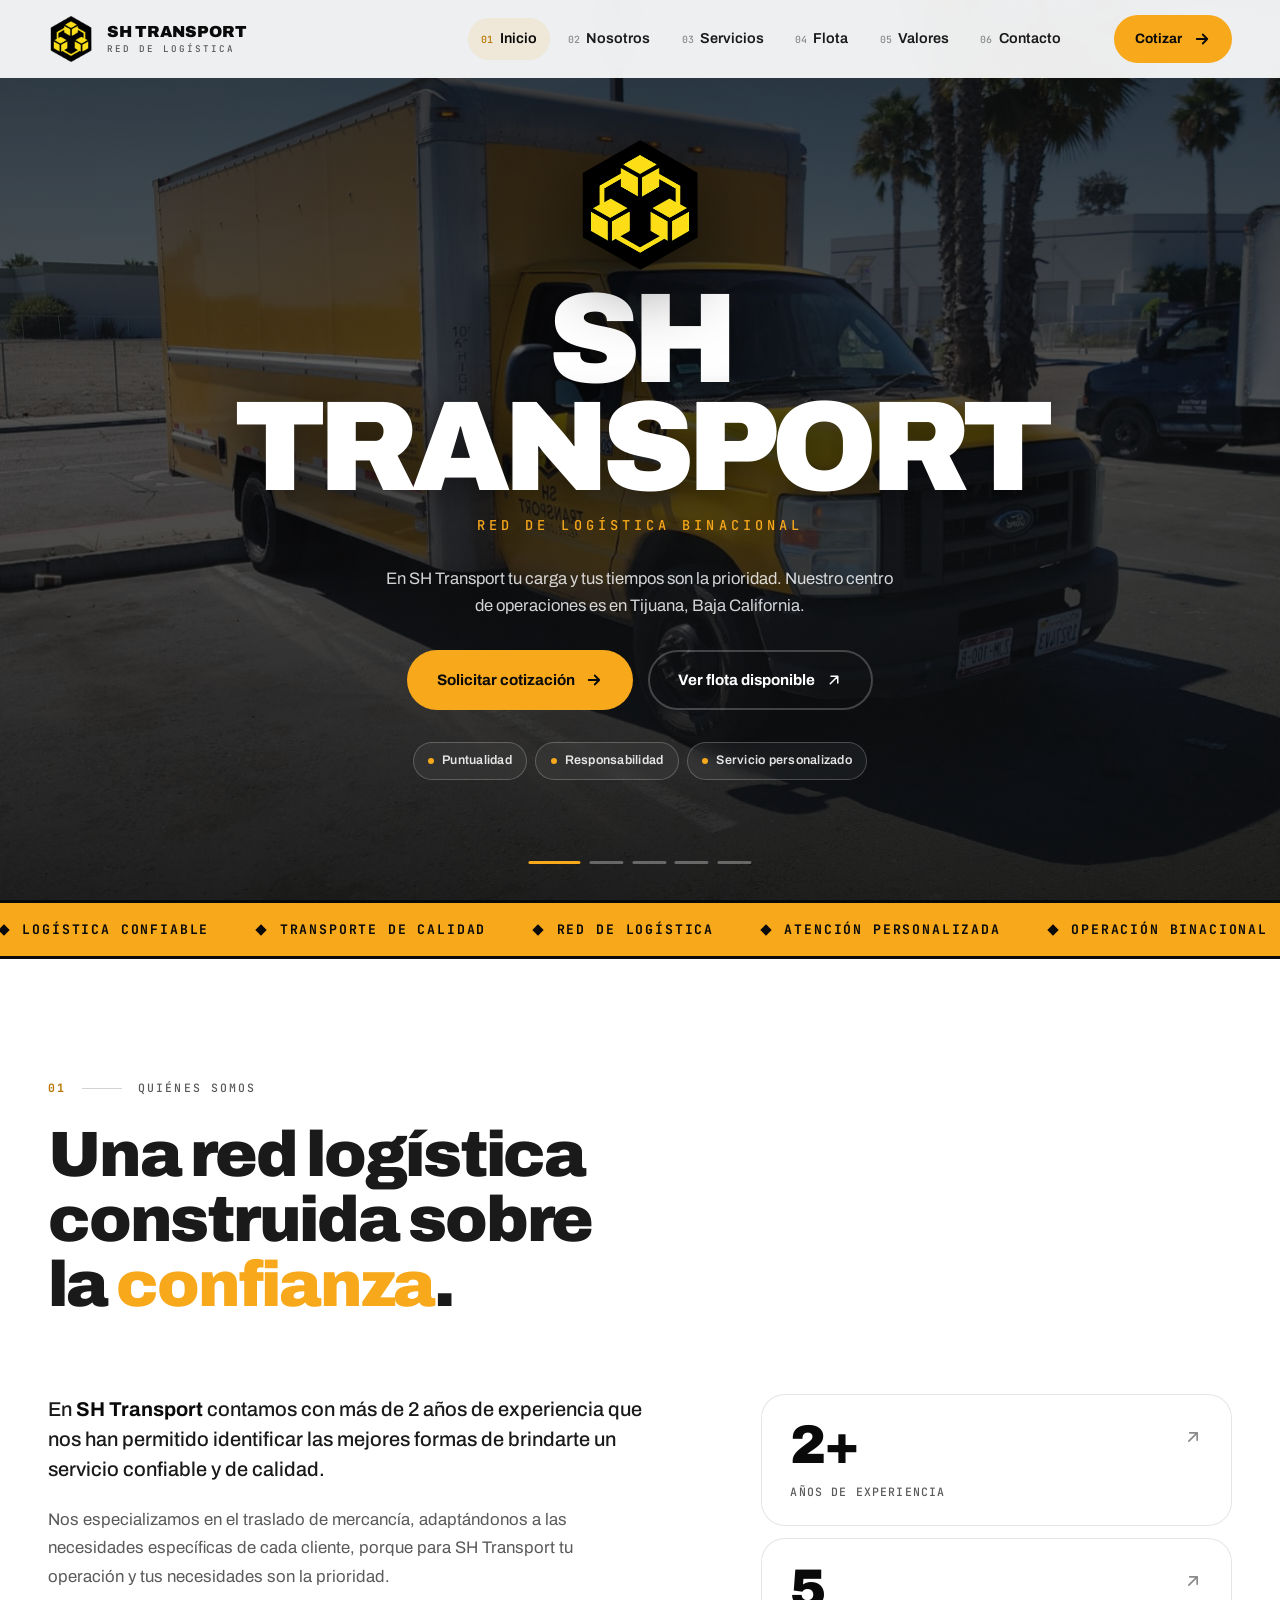
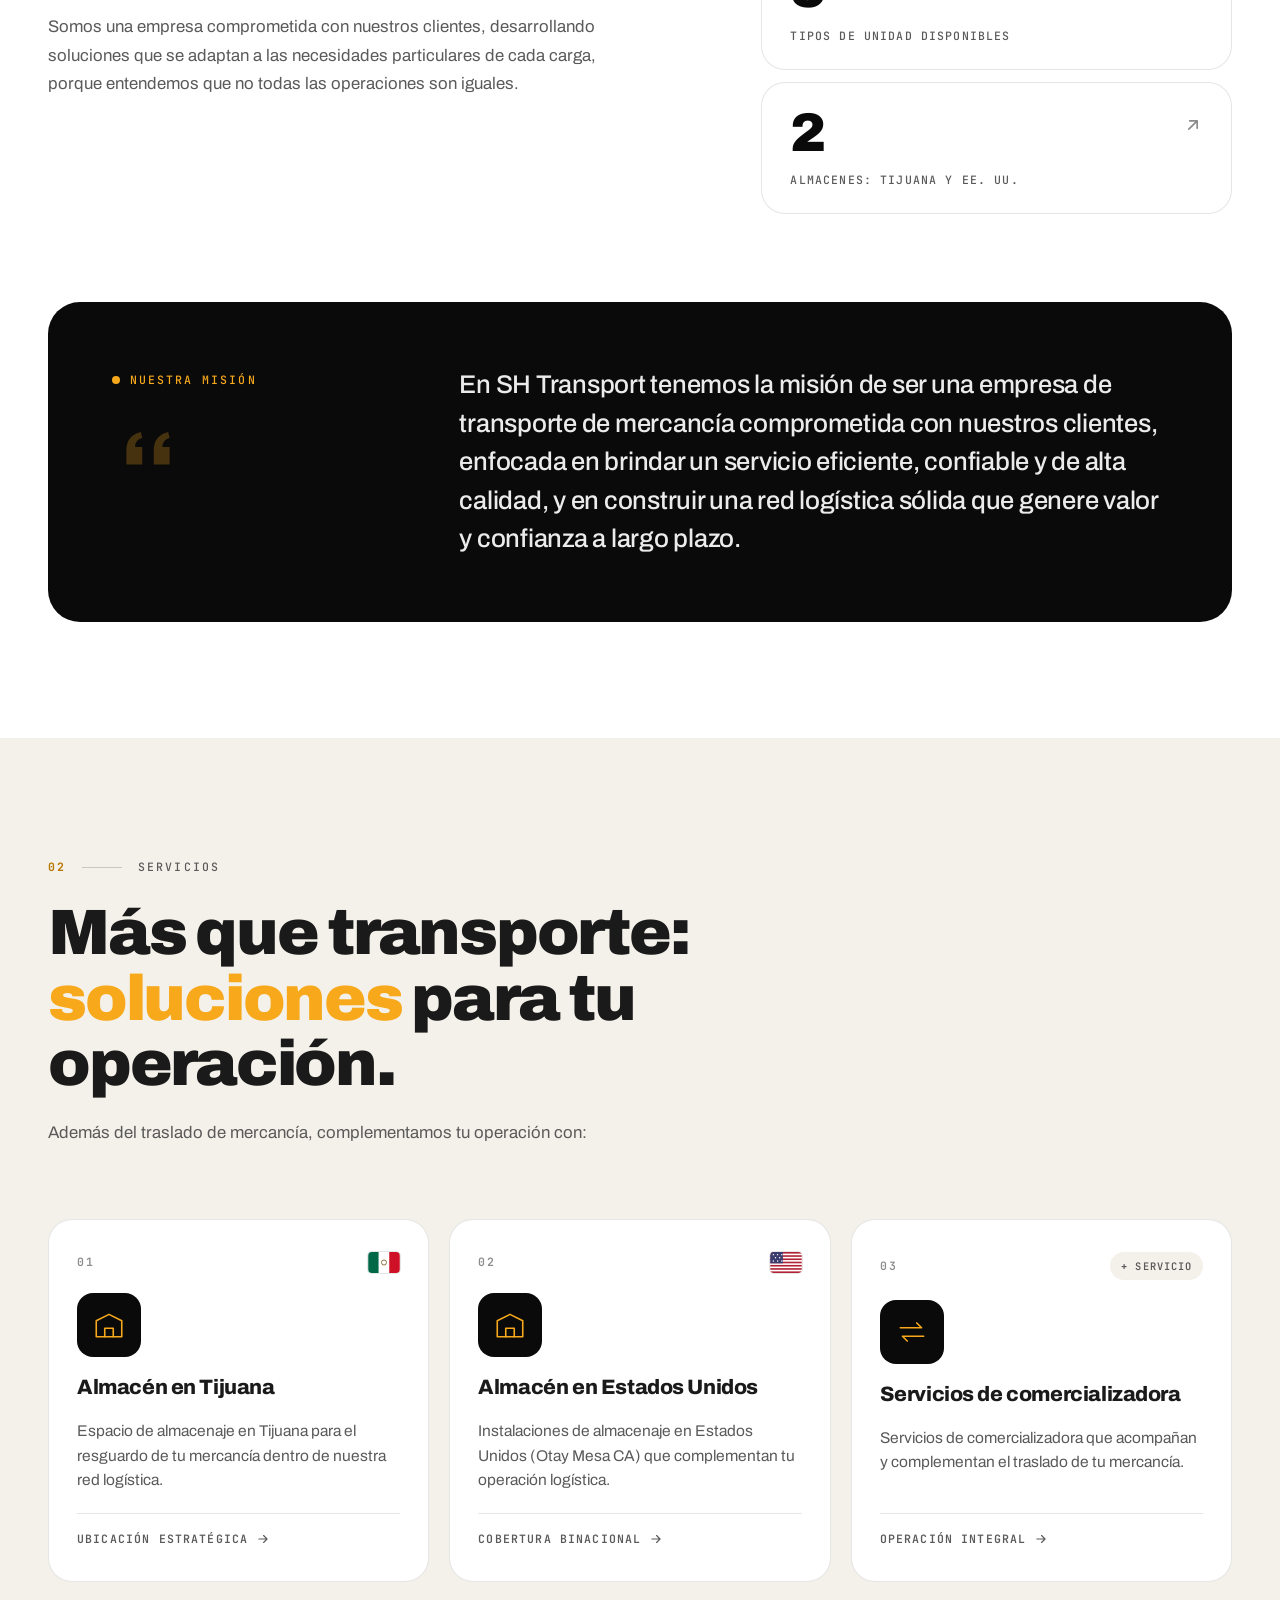
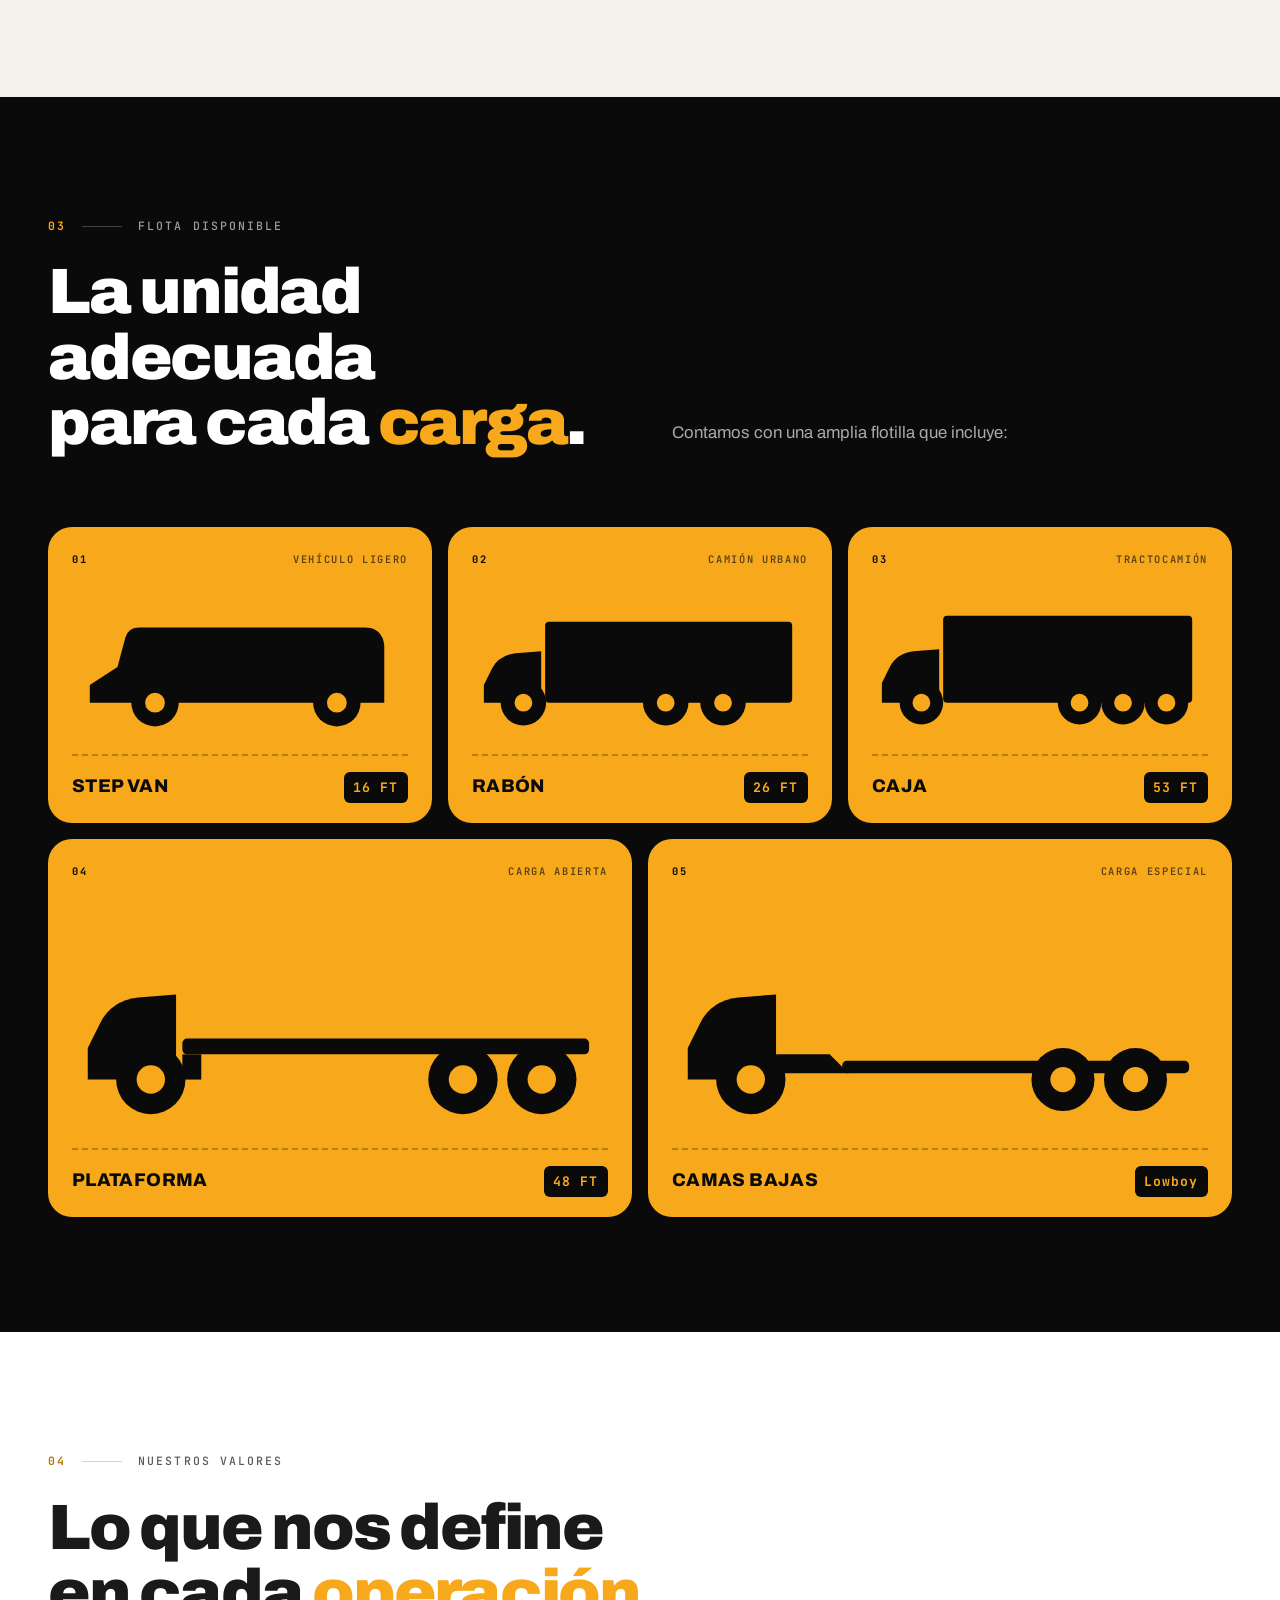
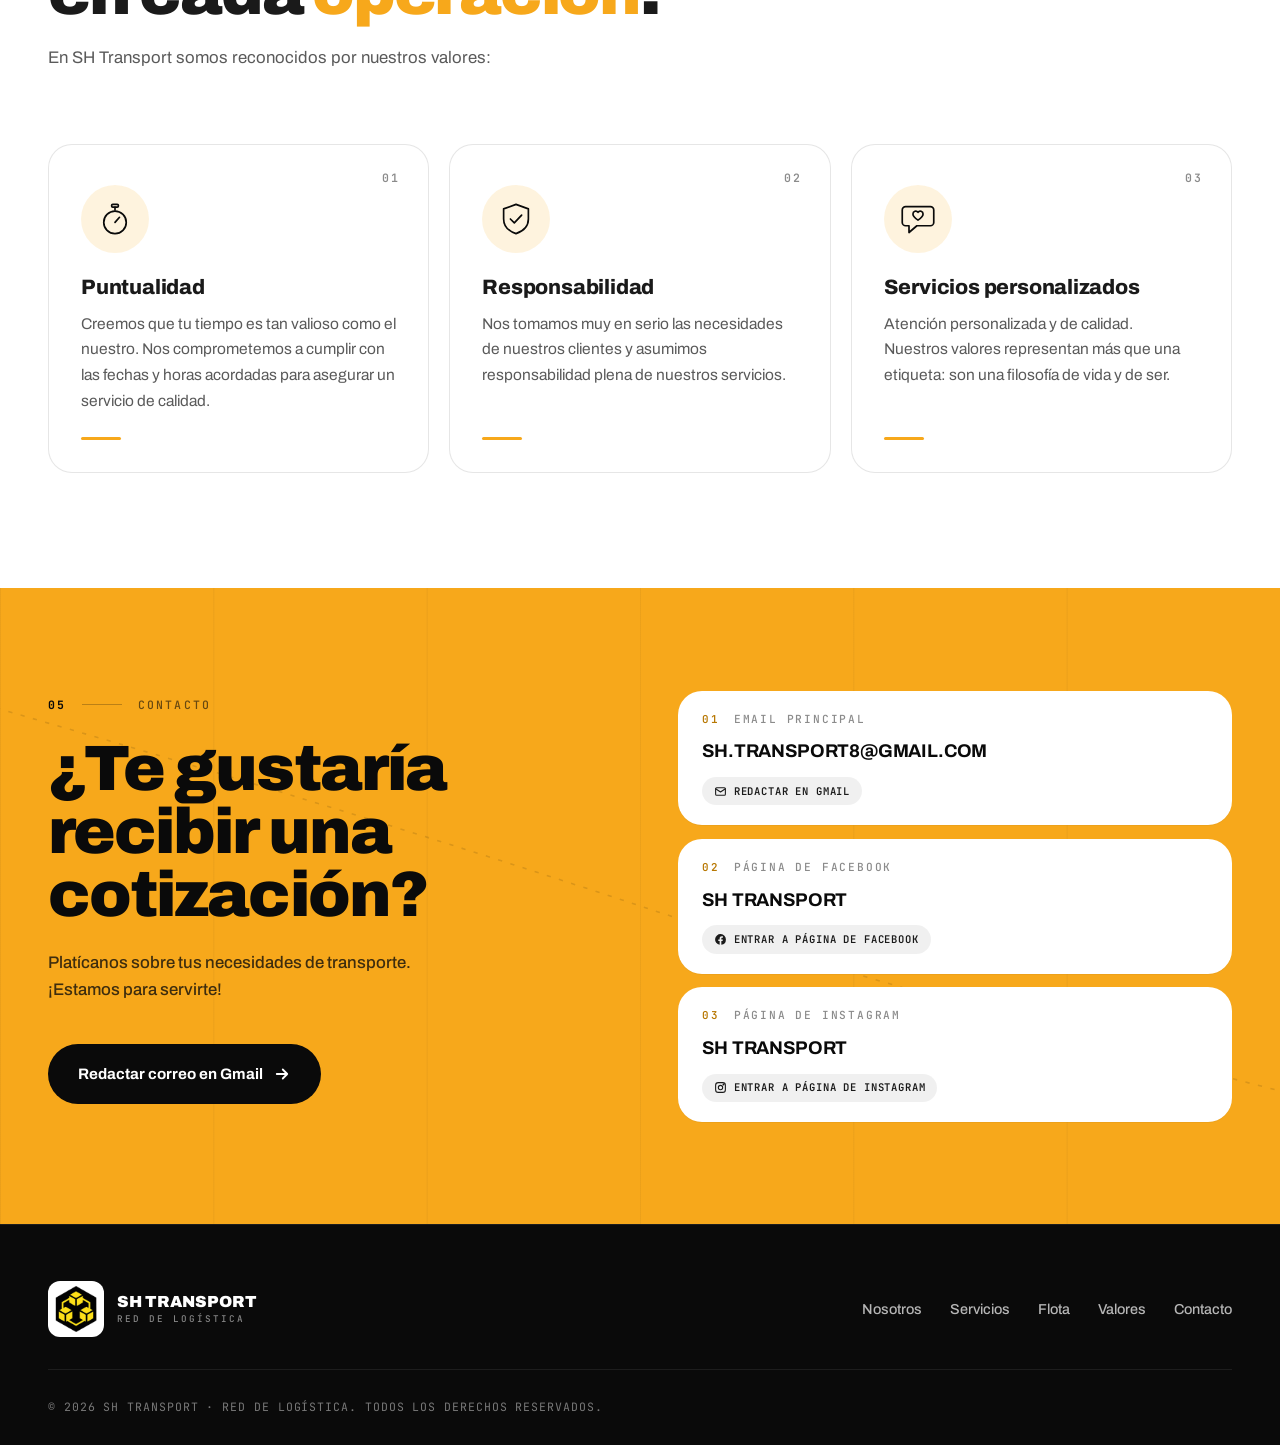
==== index.html @ 2664bdd2 "Add files via upload" ====
<!DOCTYPE html>
<html lang="es">
<head>
  <meta charset="UTF-8">
  <meta name="viewport" content="width=device-width, initial-scale=1">
  <title>SH TRANSPORT</title>
  <link rel="canonical" href="https://sh-transport.github.io/">

  <!-- Iconos (favicon que muestra Google junto al resultado) -->
  <link rel="icon" href="/favicon.ico" sizes="48x48">
  <link rel="icon" type="image/png" sizes="512x512" href="/imagenes/SH-icon.png">
  <link rel="apple-touch-icon" href="/imagenes/SH-icon.png">

  <meta name="description" content="SH Transport, red de logística. Transporte de mercancía confiable y de calidad, con flota disponible, almacenes en Tijuana y Estados Unidos y atención personalizada.">
  <meta name="theme-color" content="#F7A81B">
  <meta name="application-name" content="SH TRANSPORT">
  <meta property="og:site_name" content="SH TRANSPORT">
  <meta property="og:title" content="SH TRANSPORT — Red de logística">
  <meta property="og:description" content="Logística confiable y transporte de calidad. Soluciones que se adaptan a cada operación.">
  <meta property="og:type" content="website">
  <meta property="og:url" content="https://sh-transport.github.io/">
  <meta property="og:image" content="https://sh-transport.github.io/imagenes/SH-icon.png">
  <meta name="twitter:card" content="summary">
  <meta name="twitter:image" content="https://sh-transport.github.io/imagenes/SH-icon.png">

  <script type="application/ld+json">
  {
    "@context": "https://schema.org",
    "@type": "Organization",
    "name": "SH TRANSPORT",
    "alternateName": "SH Transport",
    "url": "https://sh-transport.github.io/",
    "logo": "https://sh-transport.github.io/imagenes/SH-icon.png"
  }
  </script>
  <script type="application/ld+json">
  {
    "@context": "https://schema.org",
    "@type": "WebSite",
    "name": "SH TRANSPORT",
    "alternateName": ["SH Transport", "SH Transport Tijuana"],
    "url": "https://sh-transport.github.io/"
  }
  </script>

  <link rel="preconnect" href="https://fonts.googleapis.com">
  <link rel="preconnect" href="https://fonts.gstatic.com" crossorigin>
  <link href="https://fonts.googleapis.com/css2?family=Archivo:wght@400;500;600;700;800;900&family=JetBrains+Mono:wght@400;500;600;700&display=swap" rel="stylesheet">
  <link rel="stylesheet" href="styles.css">
  <meta name="google-site-verification" content="googlef36adf403cf25c2d" />
</head>
<body>

  <a class="skip-link" href="#contenido">Saltar al contenido</a>

  <!-- ================= HEADER ================= -->
  <header class="site-header" id="top">
    <div class="header__inner">

      <a class="brand" href="#inicio" aria-label="SH Transport, ir al inicio">
        <img class="brand__mark" src="imagenes/SH.png" alt="Logotipo SH Transport"
             width="46" height="46" loading="eager" decoding="async">
        <span class="brand__name">
          <strong>SH TRANSPORT</strong>
          <span>Red de logística</span>
        </span>
      </a>

      <nav class="nav" id="nav-principal" aria-label="Navegación principal">
        <ul class="nav__list">
          <li><a class="nav__link" href="#inicio"><span class="nav__index">01</span>Inicio</a></li>
          <li><a class="nav__link" href="#nosotros"><span class="nav__index">02</span>Nosotros</a></li>
          <li><a class="nav__link" href="#servicios"><span class="nav__index">03</span>Servicios</a></li>
          <li><a class="nav__link" href="#flota"><span class="nav__index">04</span>Flota</a></li>
          <li><a class="nav__link" href="#valores"><span class="nav__index">05</span>Valores</a></li>
          <li><a class="nav__link" href="#contacto"><span class="nav__index">06</span>Contacto</a></li>
        </ul>
        <a class="btn btn--primary btn--sm nav__cta" href="#contacto">
          Cotizar
          <svg viewBox="0 0 24 24" fill="none" stroke="currentColor" stroke-width="2.4" stroke-linecap="round" stroke-linejoin="round" aria-hidden="true">
            <path d="M5 12h14M13 6l6 6-6 6"/>
          </svg>
        </a>
      </nav>

      <button class="nav-toggle" type="button" aria-expanded="false"
              aria-controls="nav-principal" aria-label="Abrir menú">
        <span></span><span></span><span></span>
      </button>
    </div>
  </header>

  <main id="contenido">

    <!-- ================= HERO ================= -->
    <section class="hero" id="inicio">

      <!--
        ════════════════════════════════════════════════════════════
        SLIDESHOW DE FONDO
        ────────────────────────────────────────────────────────────
        · data-duration = tiempo en milisegundos entre cada imagen.
          3000 = 3 segundos. Cámbialo aquí si quieres otro ritmo.
        · Para AGREGAR más imágenes: copia un <div class="hero__slide">
          completo y cambia el src. El JS detecta automáticamente
          cuántos slides existen y genera sus puntos de navegación.
        ════════════════════════════════════════════════════════════
      -->
      <div class="hero__slideshow" data-duration="3000" aria-hidden="true">
        <div class="hero__slide is-active">
          <img src="imagenes/C1.jpg" alt="" loading="eager" decoding="async">
        </div>
        <div class="hero__slide">
          <img src="imagenes/C2.jpg" alt="" loading="lazy" decoding="async">
        </div>
        <div class="hero__slide">
          <img src="imagenes/C3.jpeg" alt="" loading="lazy" decoding="async">
        </div>
        <div class="hero__slide">
          <img src="imagenes/C4.jpeg" alt="" loading="lazy" decoding="async">
        </div>
        <div class="hero__slide">
          <img src="imagenes/C5.jpeg" alt="" loading="lazy" decoding="async">
        </div>
        <div class="hero__overlay"></div>
      </div>

      <div class="container hero__inner">
        <div class="hero__content reveal">

          <div class="hero__brand">
            <img class="hero__logo" src="imagenes/SH.png" alt=""
                 width="130" height="130" loading="eager" decoding="async">
            <h1 class="hero__title">SH<br>TRANSPORT</h1>
            <p class="hero__subtitle">Red de logística binacional</p>
          </div>

          <p class="hero__lead">
            En SH Transport tu carga y tus tiempos son la prioridad.
            Nuestro centro de operaciones es en Tijuana, Baja California.
          </p>

          <div class="hero__actions">
            <a class="btn btn--primary" href="#contacto">
              Solicitar cotización
              <svg viewBox="0 0 24 24" fill="none" stroke="currentColor" stroke-width="2.4" stroke-linecap="round" stroke-linejoin="round" aria-hidden="true">
                <path d="M5 12h14M13 6l6 6-6 6"/>
              </svg>
            </a>
            <a class="btn btn--ghost" href="#flota">
              Ver flota disponible
              <svg viewBox="0 0 24 24" fill="none" stroke="currentColor" stroke-width="2" stroke-linecap="round" stroke-linejoin="round" aria-hidden="true">
                <path d="M7 17L17 7M17 7H8M17 7V16"/>
              </svg>
            </a>
          </div>

          <ul class="hero__badges">
            <li>Puntualidad</li>
            <li>Responsabilidad</li>
            <li>Servicio personalizado</li>
          </ul>
        </div>
      </div>

      <!-- Los puntos de navegación se generan automáticamente vía JS -->
      <div class="hero__dots" aria-label="Selector de imágenes del hero"></div>
    </section>

    <!-- ================= TICKER ================= -->
    <div class="ticker" aria-hidden="true">
      <div class="ticker__track">
        <div class="ticker__group">
          <span class="ticker__item"><i class="ticker__dot"></i>Logística confiable</span>
          <span class="ticker__item"><i class="ticker__dot"></i>Transporte de calidad</span>
          <span class="ticker__item"><i class="ticker__dot"></i>Red de logística</span>
          <span class="ticker__item"><i class="ticker__dot"></i>Atención personalizada</span>
          <span class="ticker__item"><i class="ticker__dot"></i>Operación binacional</span>
        </div>
        <div class="ticker__group">
          <span class="ticker__item"><i class="ticker__dot"></i>Logística confiable</span>
          <span class="ticker__item"><i class="ticker__dot"></i>Transporte de calidad</span>
          <span class="ticker__item"><i class="ticker__dot"></i>Red de logística</span>
          <span class="ticker__item"><i class="ticker__dot"></i>Atención personalizada</span>
          <span class="ticker__item"><i class="ticker__dot"></i>Operación binacional</span>
        </div>
      </div>
    </div>

    <!-- ================= NOSOTROS ================= -->
    <section class="section section--nosotros" id="nosotros">
      <div class="container">
        <div class="nosotros__head">
          <div class="section-label reveal">
            <span class="section-label__num">01</span>
            <span class="section-label__line"></span>
            <span class="section-label__text">Quiénes somos</span>
          </div>
          <h2 class="section-title reveal">
            Una red logística<br>
            construida sobre<br>
            la <em>confianza</em>.
          </h2>
        </div>

        <div class="nosotros__grid">
          <div class="nosotros__copy reveal">
            <p class="nosotros__lead">
              En <strong>SH Transport</strong> contamos con más de 2 años de experiencia que nos han
              permitido identificar las mejores formas de brindarte un servicio confiable y de calidad.
            </p>
            <p>
              Nos especializamos en el traslado de mercancía, adaptándonos a las necesidades específicas
              de cada cliente, porque para SH Transport tu operación y tus necesidades son la prioridad.
            </p>
            <p>
              Somos una empresa comprometida con nuestros clientes, desarrollando soluciones que se adaptan
              a las necesidades particulares de cada carga, porque entendemos que no todas las operaciones
              son iguales.
            </p>
          </div>

          <div class="nosotros__stats">
            <article class="stat reveal" style="--d:.05s">
              <div class="stat__head">
                <span class="stat__num" data-count="2" data-suffix="+">2+</span>
                <svg class="stat__arrow" viewBox="0 0 24 24" fill="none" stroke="currentColor" stroke-width="2" stroke-linecap="round" stroke-linejoin="round" aria-hidden="true">
                  <path d="M7 17L17 7M17 7H8M17 7V16"/>
                </svg>
              </div>
              <span class="stat__label">Años de experiencia</span>
            </article>
            <article class="stat reveal" style="--d:.12s">
              <div class="stat__head">
                <span class="stat__num" data-count="5">5</span>
                <svg class="stat__arrow" viewBox="0 0 24 24" fill="none" stroke="currentColor" stroke-width="2" stroke-linecap="round" stroke-linejoin="round" aria-hidden="true">
                  <path d="M7 17L17 7M17 7H8M17 7V16"/>
                </svg>
              </div>
              <span class="stat__label">Tipos de unidad disponibles</span>
            </article>
            <article class="stat reveal" style="--d:.19s">
              <div class="stat__head">
                <span class="stat__num" data-count="2">2</span>
                <svg class="stat__arrow" viewBox="0 0 24 24" fill="none" stroke="currentColor" stroke-width="2" stroke-linecap="round" stroke-linejoin="round" aria-hidden="true">
                  <path d="M7 17L17 7M17 7H8M17 7V16"/>
                </svg>
              </div>
              <span class="stat__label">Almacenes: Tijuana y EE. UU.</span>
            </article>
          </div>
        </div>

        <blockquote class="mission reveal">
          <div class="mission__grid">
            <div class="mission__left">
              <p class="mission__tag">
                <span class="mission__dot"></span>
                Nuestra misión
              </p>
              <svg class="mission__quote" viewBox="0 0 100 100" fill="currentColor" aria-hidden="true">
                <path d="M20 50 Q20 30 40 25 L42 33 Q32 36 32 46 L42 46 L42 70 L20 70 Z M58 50 Q58 30 78 25 L80 33 Q70 36 70 46 L80 46 L80 70 L58 70 Z"/>
              </svg>
            </div>
            <p class="mission__text">
              En SH Transport tenemos la misión de ser una empresa de transporte de mercancía comprometida
              con nuestros clientes, enfocada en brindar un servicio eficiente, confiable y de alta calidad,
              y en construir una red logística sólida que genere valor y confianza a largo plazo.
            </p>
          </div>
        </blockquote>
      </div>
    </section>

    <!-- ================= SERVICIOS ================= -->
    <section class="section section--servicios" id="servicios">
      <div class="container">
        <div class="servicios__head">
          <div class="section-label reveal">
            <span class="section-label__num">02</span>
            <span class="section-label__line"></span>
            <span class="section-label__text">Servicios</span>
          </div>
          <h2 class="section-title reveal">
            Más que transporte:<br>
            <em>soluciones</em> para tu operación.
          </h2>
          <p class="section-sub reveal">Además del traslado de mercancía, complementamos tu operación con:</p>
        </div>

        <div class="services__grid">
          <article class="service-card reveal">
            <div class="service-card__top">
              <span class="service-card__num">01</span>
              <span class="flag">
                <svg viewBox="0 0 30 20" aria-label="Bandera de México" role="img">
                  <rect width="10" height="20" fill="#006847"/>
                  <rect x="10" width="10" height="20" fill="#FFFFFF"/>
                  <rect x="20" width="10" height="20" fill="#CE1126"/>
                  <circle cx="15" cy="10" r="2.4" fill="none" stroke="#8A6D3B" stroke-width=".9"/>
                </svg>
              </span>
            </div>
            <div class="service-card__icon">
              <svg viewBox="0 0 64 64" fill="none" stroke="currentColor" stroke-width="3" stroke-linejoin="round" stroke-linecap="round" aria-hidden="true">
                <path d="M8 54 V24 L32 12 L56 24 V54 Z"/>
                <path d="M24 54 V38 H40 V54"/>
              </svg>
            </div>
            <h3>Almacén en Tijuana</h3>
            <p>Espacio de almacenaje en Tijuana para el resguardo de tu mercancía dentro de nuestra red logística.</p>
            <span class="service-card__cta">
              Ubicación estratégica
              <svg viewBox="0 0 24 24" fill="none" stroke="currentColor" stroke-width="2" stroke-linecap="round" stroke-linejoin="round" aria-hidden="true">
                <path d="M5 12h14M13 6l6 6-6 6"/>
              </svg>
            </span>
          </article>

          <article class="service-card reveal" style="--d:.1s">
            <div class="service-card__top">
              <span class="service-card__num">02</span>
              <span class="flag">
                <svg viewBox="0 0 30 20" aria-label="Bandera de Estados Unidos" role="img">
                  <rect width="30" height="20" fill="#FFFFFF"/>
                  <g fill="#B22234">
                    <rect width="30" height="1.54"/>
                    <rect y="3.08" width="30" height="1.54"/>
                    <rect y="6.15" width="30" height="1.54"/>
                    <rect y="9.23" width="30" height="1.54"/>
                    <rect y="12.31" width="30" height="1.54"/>
                    <rect y="15.38" width="30" height="1.54"/>
                    <rect y="18.46" width="30" height="1.54"/>
                  </g>
                  <rect width="12" height="10.77" fill="#3C3B6E"/>
                  <g fill="#FFFFFF">
                    <circle cx="3" cy="2.5" r=".7"/><circle cx="7" cy="2.5" r=".7"/><circle cx="11" cy="2.5" r=".7"/>
                    <circle cx="5" cy="5.5" r=".7"/><circle cx="9" cy="5.5" r=".7"/>
                    <circle cx="3" cy="8.5" r=".7"/><circle cx="7" cy="8.5" r=".7"/><circle cx="11" cy="8.5" r=".7"/>
                  </g>
                </svg>
              </span>
            </div>
            <div class="service-card__icon">
              <svg viewBox="0 0 64 64" fill="none" stroke="currentColor" stroke-width="3" stroke-linejoin="round" stroke-linecap="round" aria-hidden="true">
                <path d="M8 54 V24 L32 12 L56 24 V54 Z"/>
                <path d="M24 54 V38 H40 V54"/>
              </svg>
            </div>
            <h3>Almacén en Estados Unidos</h3>
            <p>Instalaciones de almacenaje en Estados Unidos (Otay Mesa CA) que complementan tu operación logística.</p>
            <span class="service-card__cta">
              Cobertura binacional
              <svg viewBox="0 0 24 24" fill="none" stroke="currentColor" stroke-width="2" stroke-linecap="round" stroke-linejoin="round" aria-hidden="true">
                <path d="M5 12h14M13 6l6 6-6 6"/>
              </svg>
            </span>
          </article>

          <article class="service-card reveal" style="--d:.2s">
            <div class="service-card__top">
              <span class="service-card__num">03</span>
              <span class="service-card__badge">+ Servicio</span>
            </div>
            <div class="service-card__icon">
              <svg viewBox="0 0 64 64" fill="none" stroke="currentColor" stroke-width="3" stroke-linejoin="round" stroke-linecap="round" aria-hidden="true">
                <path d="M10 24h40l-9-9"/>
                <path d="M54 40H14l9 9"/>
              </svg>
            </div>
            <h3>Servicios de comercializadora</h3>
            <p>Servicios de comercializadora que acompañan y complementan el traslado de tu mercancía.</p>
            <span class="service-card__cta">
              Operación integral
              <svg viewBox="0 0 24 24" fill="none" stroke="currentColor" stroke-width="2" stroke-linecap="round" stroke-linejoin="round" aria-hidden="true">
                <path d="M5 12h14M13 6l6 6-6 6"/>
              </svg>
            </span>
          </article>
        </div>
      </div>
    </section>

    <!-- ================= FLOTA ================= -->
    <section class="section section--flota" id="flota">
      <div class="container">
        <div class="flota__head">
          <div class="section-label section-label--light reveal">
            <span class="section-label__num">03</span>
            <span class="section-label__line"></span>
            <span class="section-label__text">Flota disponible</span>
          </div>
          <div class="flota__title-row">
            <h2 class="section-title reveal">
              La unidad adecuada<br>
              para cada <em>carga</em>.
            </h2>
            <p class="flota__sub reveal">Contamos con una amplia flotilla que incluye:</p>
          </div>
        </div>

        <div class="fleet__grid">
          <article class="fleet-card reveal">
            <div class="fleet-card__top">
              <span class="fleet-card__index">01</span>
              <span class="fleet-card__type">Vehículo ligero</span>
            </div>
            <svg class="fleet-card__truck" viewBox="0 0 340 140" fill="currentColor" aria-hidden="true">
              <path d="M18 112 V94 L46 76 L54 46 Q57 36 68 36 H296 Q314 36 316 54 V112 Z"/>
              <circle cx="84" cy="112" r="24"/>
              <circle cx="268" cy="112" r="24"/>
              <circle cx="84" cy="112" r="10" fill="var(--amarillo)"/>
              <circle cx="268" cy="112" r="10" fill="var(--amarillo)"/>
            </svg>
            <div class="fleet-card__meta">
              <h3>Step Van</h3>
              <span class="fleet-card__size">16 FT</span>
            </div>
          </article>

          <article class="fleet-card reveal" style="--d:.08s">
            <div class="fleet-card__top">
              <span class="fleet-card__index">02</span>
              <span class="fleet-card__type">Camión urbano</span>
            </div>
            <svg class="fleet-card__truck" viewBox="0 0 340 140" fill="currentColor" aria-hidden="true">
              <path d="M12 112 V94 L20 78 Q27 64 44 62 L70 60 V112 Z"/>
              <rect x="74" y="30" width="250" height="82" rx="4"/>
              <circle cx="52" cy="112" r="23"/>
              <circle cx="196" cy="112" r="23"/>
              <circle cx="254" cy="112" r="23"/>
              <circle cx="52" cy="112" r="9" fill="var(--amarillo)"/>
              <circle cx="196" cy="112" r="9" fill="var(--amarillo)"/>
              <circle cx="254" cy="112" r="9" fill="var(--amarillo)"/>
            </svg>
            <div class="fleet-card__meta">
              <h3>Rabón</h3>
              <span class="fleet-card__size">26 FT</span>
            </div>
          </article>

          <article class="fleet-card reveal" style="--d:.16s">
            <div class="fleet-card__top">
              <span class="fleet-card__index">03</span>
              <span class="fleet-card__type">Tractocamión</span>
            </div>
            <svg class="fleet-card__truck" viewBox="0 0 340 140" fill="currentColor" aria-hidden="true">
              <path d="M10 112 V92 L18 76 Q25 62 42 60 L68 58 V112 Z"/>
              <rect x="72" y="24" width="252" height="88" rx="4"/>
              <circle cx="50" cy="112" r="22"/>
              <circle cx="210" cy="112" r="22"/>
              <circle cx="254" cy="112" r="22"/>
              <circle cx="298" cy="112" r="22"/>
              <circle cx="50" cy="112" r="9" fill="var(--amarillo)"/>
              <circle cx="210" cy="112" r="9" fill="var(--amarillo)"/>
              <circle cx="254" cy="112" r="9" fill="var(--amarillo)"/>
              <circle cx="298" cy="112" r="9" fill="var(--amarillo)"/>
            </svg>
            <div class="fleet-card__meta">
              <h3>Caja</h3>
              <span class="fleet-card__size">53 FT</span>
            </div>
          </article>

          <article class="fleet-card reveal" style="--d:.08s">
            <div class="fleet-card__top">
              <span class="fleet-card__index">04</span>
              <span class="fleet-card__type">Carga abierta</span>
            </div>
            <svg class="fleet-card__truck" viewBox="0 0 340 140" fill="currentColor" aria-hidden="true">
              <path d="M10 112 V92 L18 76 Q25 62 42 60 L66 58 V112 Z"/>
              <rect x="70" y="86" width="258" height="10" rx="3"/>
              <rect x="70" y="96" width="12" height="16"/>
              <circle cx="50" cy="112" r="22"/>
              <circle cx="248" cy="112" r="22"/>
              <circle cx="298" cy="112" r="22"/>
              <circle cx="50" cy="112" r="9" fill="var(--amarillo)"/>
              <circle cx="248" cy="112" r="9" fill="var(--amarillo)"/>
              <circle cx="298" cy="112" r="9" fill="var(--amarillo)"/>
            </svg>
            <div class="fleet-card__meta">
              <h3>Plataforma</h3>
              <span class="fleet-card__size">48 FT</span>
            </div>
          </article>

          <article class="fleet-card reveal" style="--d:.16s">
            <div class="fleet-card__top">
              <span class="fleet-card__index">05</span>
              <span class="fleet-card__type">Carga especial</span>
            </div>
            <svg class="fleet-card__truck" viewBox="0 0 340 140" fill="currentColor" aria-hidden="true">
              <path d="M10 112 V92 L18 76 Q25 62 42 60 L66 58 V112 Z"/>
              <path d="M66 96 H100 L112 108 H66 Z"/>
              <rect x="108" y="100" width="220" height="8" rx="3"/>
              <circle cx="50" cy="112" r="22"/>
              <circle cx="248" cy="112" r="20"/>
              <circle cx="294" cy="112" r="20"/>
              <circle cx="50" cy="112" r="9" fill="var(--amarillo)"/>
              <circle cx="248" cy="112" r="8" fill="var(--amarillo)"/>
              <circle cx="294" cy="112" r="8" fill="var(--amarillo)"/>
            </svg>
            <div class="fleet-card__meta">
              <h3>Camas bajas</h3>
              <span class="fleet-card__size">Lowboy</span>
            </div>
          </article>
        </div>
      </div>
    </section>

    <!-- ================= VALORES ================= -->
    <section class="section section--valores" id="valores">
      <div class="container">
        <div class="valores__head">
          <div class="section-label reveal">
            <span class="section-label__num">04</span>
            <span class="section-label__line"></span>
            <span class="section-label__text">Nuestros valores</span>
          </div>
          <h2 class="section-title reveal">
            Lo que nos define<br>
            en cada <em>operación</em>.
          </h2>
          <p class="section-sub reveal">En SH Transport somos reconocidos por nuestros valores:</p>
        </div>

        <div class="values__grid">
          <article class="value-card reveal">
            <div class="value-card__num">01</div>
            <div class="value-card__icon">
              <svg viewBox="0 0 64 64" fill="none" stroke="currentColor" stroke-width="3" stroke-linecap="round" stroke-linejoin="round" aria-hidden="true">
                <rect x="26" y="6" width="12" height="5" rx="2"/>
                <path d="M32 11v5"/>
                <circle cx="32" cy="38" r="20"/>
                <path d="M32 38l8-9"/>
              </svg>
            </div>
            <h3>Puntualidad</h3>
            <p>Creemos que tu tiempo es tan valioso como el nuestro. Nos comprometemos a cumplir con las fechas y horas acordadas para asegurar un servicio de calidad.</p>
            <div class="value-card__line"></div>
          </article>

          <article class="value-card reveal" style="--d:.1s">
            <div class="value-card__num">02</div>
            <div class="value-card__icon">
              <svg viewBox="0 0 64 64" fill="none" stroke="currentColor" stroke-width="3" stroke-linecap="round" stroke-linejoin="round" aria-hidden="true">
                <path d="M32 6l22 8v18c0 14-10 22-22 26-12-4-22-12-22-26V14z"/>
                <path d="M22 32l7 7 13-14"/>
              </svg>
            </div>
            <h3>Responsabilidad</h3>
            <p>Nos tomamos muy en serio las necesidades de nuestros clientes y asumimos responsabilidad plena de nuestros servicios.</p>
            <div class="value-card__line"></div>
          </article>

          <article class="value-card reveal" style="--d:.2s">
            <div class="value-card__num">03</div>
            <div class="value-card__icon">
              <svg viewBox="0 0 64 64" fill="none" stroke="currentColor" stroke-width="3" stroke-linecap="round" stroke-linejoin="round" aria-hidden="true">
                <path d="M10 10h44a6 6 0 0 1 6 6v22a6 6 0 0 1-6 6H30L16 56V44h-6a6 6 0 0 1-6-6V16a6 6 0 0 1 6-6z"/>
                <path d="M32 34c-6-4-9-7-9-11a5 5 0 0 1 9-3 5 5 0 0 1 9 3c0 4-3 7-9 11z"/>
              </svg>
            </div>
            <h3>Servicios personalizados</h3>
            <p>Atención personalizada y de calidad. Nuestros valores representan más que una etiqueta: son una filosofía de vida y de ser.</p>
            <div class="value-card__line"></div>
          </article>
        </div>
      </div>
    </section>

    <!-- ================= CONTACTO ================= -->
    <section class="section section--contacto" id="contacto">
      <div class="contacto__deco" aria-hidden="true">
        <span class="contacto__grid"></span>
        <svg class="contacto__route" viewBox="0 0 1200 600" preserveAspectRatio="none" aria-hidden="true">
          <path d="M -50 100 Q 300 200 600 300 T 1300 500" fill="none" stroke="rgba(10,10,10,.12)" stroke-width="1.5" stroke-dasharray="4 8"/>
        </svg>
      </div>

      <div class="container contacto">
        <div class="contacto__intro reveal">
          <div class="section-label section-label--dark">
            <span class="section-label__num">05</span>
            <span class="section-label__line"></span>
            <span class="section-label__text">Contacto</span>
          </div>
          <h2>¿Te gustaría<br>recibir una<br><em>cotización</em>?</h2>
          <p class="contacto__lead">Platícanos sobre tus necesidades de transporte. ¡Estamos para servirte!</p>

          <a class="btn btn--dark"
             href="https://mail.google.com/mail/?view=cm&fs=1&to=SH.TRANSPORT8%40GMAIL.COM&su=Solicitud%20de%20cotizaci%C3%B3n%20-%20SH%20Transport&body=Hola%20SH%20Transport%2C%20me%20gustar%C3%ADa%20recibir%20una%20cotizaci%C3%B3n%20para%20el%20transporte%20de%20mi%20mercanc%C3%ADa."
             target="_self" rel="noopener">
            Redactar correo en Gmail
            <svg viewBox="0 0 24 24" fill="none" stroke="currentColor" stroke-width="2.4" stroke-linecap="round" stroke-linejoin="round" aria-hidden="true">
              <path d="M5 12h14M13 6l6 6-6 6"/>
            </svg>
          </a>
        </div>

        <ul class="contacto__list">
          <li class="contact-item reveal" style="--d:.05s">
            <div class="contact-item__header">
              <span class="contact-item__num">01</span>
              <span class="contact-item__label">Email principal</span>
            </div>
            <a class="contact-item__value"
               href="https://mail.google.com/mail/?view=cm&fs=1&to=SH.TRANSPORT8%40GMAIL.COM&su=Solicitud%20de%20cotizaci%C3%B3n%20-%20SH%20Transport&body=Hola%20SH%20Transport%2C%20me%20gustar%C3%ADa%20recibir%20una%20cotizaci%C3%B3n."
               target="_blank" rel="noopener noreferrer"
               aria-label="Redactar correo a SH.TRANSPORT8@GMAIL.COM en Gmail">
              <span class="contact-item__text">SH.TRANSPORT8@GMAIL.COM</span>
              <span class="contact-item__tag">
                <svg viewBox="0 0 24 24" fill="none" stroke="currentColor" stroke-width="2" stroke-linecap="round" stroke-linejoin="round" aria-hidden="true">
                  <rect x="3" y="5" width="18" height="14" rx="2"/>
                  <path d="M3 7l9 6 9-6"/>
                </svg>
                Redactar en Gmail
              </span>
            </a>
          </li>

          <li class="contact-item reveal" style="--d:.12s">
            <div class="contact-item__header">
              <span class="contact-item__num">02</span>
              <span class="contact-item__label">Página de Facebook</span>
            </div>
            <a class="contact-item__value"
               href="https://www.facebook.com/profile.php?id=61559767111727"
               target="_blank" rel="noopener noreferrer"
               aria-label="Visitar página de Facebook de SH Transport">
              <span class="contact-item__text">SH TRANSPORT</span>
              <span class="contact-item__tag">
                <svg viewBox="0 0 24 24" fill="currentColor" aria-hidden="true">
                  <path d="M22 12a10 10 0 1 0-11.56 9.88v-6.99H7.9V12h2.54V9.8c0-2.5 1.49-3.89 3.77-3.89 1.09 0 2.24.2 2.24.2v2.46h-1.26c-1.24 0-1.63.77-1.63 1.56V12h2.78l-.45 2.89h-2.33v6.99A10 10 0 0 0 22 12Z"/>
                </svg>
                Entrar a página de Facebook
              </span>
            </a>
          </li>

          <li class="contact-item reveal" style="--d:.19s">
            <div class="contact-item__header">
              <span class="contact-item__num">03</span>
              <span class="contact-item__label">Página de Instagram</span>
            </div>
            <a class="contact-item__value"
               href="https://www.instagram.com/shtransport.8/"
               target="_blank" rel="noopener noreferrer"
               aria-label="Visitar página de Instagram de SH Transport">
              <span class="contact-item__text">SH TRANSPORT</span>
              <span class="contact-item__tag">
                <svg viewBox="0 0 24 24" fill="none" stroke="currentColor" stroke-width="2" stroke-linecap="round" stroke-linejoin="round" aria-hidden="true">
                  <rect x="3" y="3" width="18" height="18" rx="5"/>
                  <circle cx="12" cy="12" r="4"/>
                  <circle cx="17.5" cy="6.5" r=".8" fill="currentColor"/>
                </svg>
                Entrar a página de Instagram
              </span>
            </a>
          </li>
        </ul>
      </div>
    </section>

  </main>

  <!-- ================= FOOTER ================= -->
  <footer class="site-footer">
    <div class="container footer__inner">
      <div class="footer__top">
        <a class="brand brand--footer" href="#inicio" aria-label="SH Transport, ir al inicio">
          <img class="brand__mark" src="imagenes/SH.png" alt="Logotipo SH Transport"
               width="46" height="46" loading="lazy" decoding="async">
          <span class="brand__name">
            <strong>SH TRANSPORT</strong>
            <span>Red de logística</span>
          </span>
        </a>

        <nav class="footer__nav" aria-label="Navegación del pie de página">
          <a href="#nosotros">Nosotros</a>
          <a href="#servicios">Servicios</a>
          <a href="#flota">Flota</a>
          <a href="#valores">Valores</a>
          <a href="#contacto">Contacto</a>
        </nav>
      </div>

      <p class="footer__legal">
        © <span id="year">2025</span> SH Transport · Red de logística. Todos los derechos reservados.
      </p>
    </div>
  </footer>

  <script src="script.js" defer></script>
</body>
</html>
---- styles.css ----
/* ============================================================
   SH TRANSPORT — Hoja de estilos principal (v3)
   ------------------------------------------------------------
   ÍNDICE
   01. Tokens de diseño
   02. Reset y base
   03. Layout (container, sections)
   04. Componentes compartidos (labels, títulos, botones, reveal)
   05. Header
   06. Hero (con slideshow de fondo)
   07. Ticker
   08. Nosotros + Misión
   09. Servicios
   10. Flota
   11. Valores
   12. Contacto
   13. Footer
   14. Responsive
   15. Movimiento reducido
   ============================================================ */

/* ============ 01. TOKENS ============ */
:root {
  /* Marca */
  --amarillo:        #F7A81B;
  --amarillo-claro:  #FFC14A;
  --amarillo-oscuro: #B87803;
  --negro:           #0A0A0A;
  --negro-suave:     #161616;
  --blanco:          #FFFFFF;
  --hueso:           #F4F1EA;
  --hueso-oscuro:    #E8E2D6;

  /* Texto */
  --texto:           #1A1A1A;
  --texto-suave:     #5A5A5A;
  --texto-muted:     #8B8B8B;
  --linea:           rgba(10, 10, 10, .10);
  --linea-fuerte:    rgba(10, 10, 10, .18);
  --linea-oscura:    rgba(255, 255, 255, .12);
  --linea-oscura-fuerte: rgba(255, 255, 255, .22);

  /* Radios */
  --r-sm:  8px;
  --r:     16px;
  --r-lg:  24px;
  --r-xl:  32px;

  /* Layout */
  --container:  1280px;
  --padding-x:  clamp(1.25rem, 4vw, 3rem);
  --header-h:   78px;

  /* Movimiento */
  --ease:      cubic-bezier(.22, 1, .36, 1);
  --ease-soft: cubic-bezier(.4, 0, .2, 1);
  --t:         .35s var(--ease-soft);
  --t-slow:    .9s  var(--ease);

  /* Tipografía */
  --font:      "Archivo", "Segoe UI", system-ui, -apple-system, sans-serif;
  --font-mono: "JetBrains Mono", ui-monospace, "SFMono-Regular", Menlo, monospace;
}

/* ============ 02. RESET ============ */
*, *::before, *::after { box-sizing: border-box; }

html {
  scroll-behavior: smooth;
  scroll-padding-top: calc(var(--header-h) + 16px);
  -webkit-text-size-adjust: 100%;
}

body {
  margin: 0;
  font-family: var(--font);
  font-size: 1rem;
  line-height: 1.6;
  color: var(--texto);
  background: var(--blanco);
  -webkit-font-smoothing: antialiased;
  -moz-osx-font-smoothing: grayscale;
  text-rendering: optimizeLegibility;
  overflow-x: hidden;
}

h1, h2, h3, h4 {
  margin: 0;
  font-weight: 800;
  line-height: 1.05;
  letter-spacing: -.025em;
  color: inherit;
}

p { margin: 0; }
ul, ol { margin: 0; padding: 0; list-style: none; }
a { color: inherit; text-decoration: none; }
img, svg { display: block; max-width: 100%; }
button { font: inherit; color: inherit; background: none; border: 0; cursor: pointer; }
strong { font-weight: 700; }

::selection { background: var(--amarillo); color: var(--negro); }

:focus-visible {
  outline: 3px solid var(--amarillo);
  outline-offset: 3px;
  border-radius: 4px;
}

.skip-link {
  position: fixed;
  top: -100px;
  left: 1rem;
  z-index: 999;
  padding: .8rem 1.2rem;
  background: var(--negro);
  color: #fff;
  border-radius: var(--r-sm);
  font-weight: 700;
  transition: top .25s var(--ease-soft);
}
.skip-link:focus { top: 1rem; }

/* ============ 03. LAYOUT ============ */
.container {
  width: 100%;
  max-width: var(--container);
  margin-inline: auto;
  padding-inline: var(--padding-x);
}

.section { padding-block: clamp(4.5rem, 9vw, 8rem); }
.section--nosotros { background: var(--blanco); }
.section--servicios { background: var(--hueso); }
.section--flota { background: var(--negro); color: #fff; }
.section--valores { background: var(--blanco); }
.section--contacto {
  background: var(--amarillo);
  color: var(--negro);
  position: relative;
  overflow: hidden;
  padding-block: clamp(4rem, 8vw, 7rem);
}

/* ============ 04. COMPONENTES ============ */

/* Section label */
.section-label {
  display: inline-flex;
  align-items: center;
  gap: 1rem;
  margin-bottom: 1.5rem;
  font-family: var(--font-mono);
  font-size: .72rem;
  font-weight: 500;
  letter-spacing: .18em;
  text-transform: uppercase;
  color: var(--texto-suave);
}
.section-label__num { color: var(--amarillo-oscuro); font-weight: 700; }
.section-label__line { display: block; width: 40px; height: 1px; background: var(--linea-fuerte); }
.section-label--light { color: rgba(255, 255, 255, .6); }
.section-label--light .section-label__num { color: var(--amarillo); }
.section-label--light .section-label__line { background: var(--linea-oscura-fuerte); }
.section-label--dark { color: rgba(10, 10, 10, .6); }
.section-label--dark .section-label__num { color: var(--negro); }
.section-label--dark .section-label__line { background: rgba(10, 10, 10, .25); }

/* Section title */
.section-title {
  font-size: clamp(2.2rem, 5vw, 4rem);
  font-weight: 900;
  line-height: 1.02;
  letter-spacing: -.035em;
}
.section-title em { font-style: normal; color: var(--amarillo); }

.section-sub {
  margin-top: 1.25rem;
  font-size: 1.05rem;
  color: var(--texto-suave);
  max-width: 56ch;
}

/* Botones */
.btn {
  position: relative;
  display: inline-flex;
  align-items: center;
  justify-content: center;
  gap: .65rem;
  padding: 1rem 1.75rem;
  border-radius: 999px;
  font-weight: 700;
  font-size: .95rem;
  border: 2px solid transparent;
  transition: transform var(--t), background var(--t), color var(--t),
              box-shadow var(--t), border-color var(--t);
  white-space: nowrap;
  cursor: pointer;
}
.btn svg { width: 18px; height: 18px; flex: none; transition: transform var(--t); }

.btn--primary { background: var(--amarillo); color: var(--negro); }
.btn--primary:hover {
  background: var(--amarillo-claro);
  transform: translateY(-2px);
  box-shadow: 0 20px 40px -16px rgba(247, 168, 27, .75);
}
.btn--primary:hover svg { transform: translateX(3px); }

.btn--ghost {
  background: transparent;
  border-color: var(--linea-oscura-fuerte);
  color: #fff;
}
.btn--ghost:hover {
  border-color: var(--amarillo);
  color: var(--amarillo);
  transform: translateY(-2px);
}

.btn--dark { background: var(--negro); color: #fff; }
.btn--dark:hover {
  background: #000;
  transform: translateY(-2px);
  box-shadow: 0 20px 40px -16px rgba(0, 0, 0, .5);
}
.btn--dark:hover svg { transform: translateX(3px); }

.btn--sm { padding: .7rem 1.2rem; font-size: .85rem; }

/* Reveal */
.reveal {
  opacity: 0;
  transform: translateY(30px);
  transition: opacity var(--t-slow), transform var(--t-slow);
  transition-delay: var(--d, 0s);
}
.reveal.is-visible { opacity: 1; transform: none; }

/* ============ 05. HEADER ============ */
.site-header {
  position: fixed;
  inset: 0 0 auto 0;
  z-index: 100;
  background: rgba(255, 255, 255, .92);
  -webkit-backdrop-filter: blur(16px) saturate(180%);
  backdrop-filter: blur(16px) saturate(180%);
  transition: box-shadow var(--t), background var(--t);
}
.site-header.is-scrolled {
  background: rgba(255, 255, 255, .96);
  box-shadow: 0 20px 40px -30px rgba(0, 0, 0, .5);
}

.header__inner {
  max-width: var(--container);
  margin-inline: auto;
  min-height: var(--header-h);
  padding-inline: var(--padding-x);
  display: flex;
  align-items: center;
  justify-content: space-between;
  gap: 2rem;
}

.brand { display: flex; align-items: center; gap: .8rem; flex: none; transition: opacity var(--t); }
.brand:hover { opacity: .82; }

.brand__mark { width: 46px; height: 46px; object-fit: contain; flex: none; }

.brand__name { display: flex; flex-direction: column; line-height: 1; }
.brand__name strong {
  font-size: 1rem;
  font-weight: 900;
  letter-spacing: .01em;
  color: var(--negro);
}
.brand__name span {
  margin-top: .35rem;
  font-family: var(--font-mono);
  font-size: .58rem;
  font-weight: 500;
  letter-spacing: .22em;
  text-transform: uppercase;
  color: var(--texto-suave);
}

.nav { display: flex; align-items: center; gap: 2.5rem; }
.nav__list { display: flex; align-items: center; gap: .25rem; }

.nav__link {
  display: inline-flex;
  align-items: baseline;
  gap: .4rem;
  padding: .6rem .85rem;
  border-radius: 999px;
  font-size: .9rem;
  font-weight: 600;
  color: var(--texto);
  transition: color var(--t), background var(--t);
}
.nav__link:hover { background: var(--hueso); }
.nav__index {
  font-family: var(--font-mono);
  font-size: .62rem;
  font-weight: 500;
  color: var(--texto-muted);
  transition: color var(--t);
}
.nav__link:hover .nav__index,
.nav__link.is-active .nav__index { color: var(--amarillo-oscuro); }
.nav__link.is-active {
  color: var(--negro);
  background: rgba(247, 168, 27, .12);
}

.nav-toggle {
  display: none;
  width: 46px; height: 46px;
  border: 1.5px solid var(--linea-fuerte);
  border-radius: 50%;
  place-items: center;
  gap: 5px;
  flex: none;
  transition: background var(--t), border-color var(--t);
}
.nav-toggle:hover { background: var(--hueso); }
.nav-toggle span {
  display: block;
  width: 18px; height: 2px;
  border-radius: 2px;
  background: var(--negro);
  transition: transform .3s var(--ease-soft), opacity .3s;
}
.nav-toggle[aria-expanded="true"] span:nth-child(1) { transform: translateY(7px) rotate(45deg); }
.nav-toggle[aria-expanded="true"] span:nth-child(2) { opacity: 0; }
.nav-toggle[aria-expanded="true"] span:nth-child(3) { transform: translateY(-7px) rotate(-45deg); }

/* ============ 06. HERO ============ */
.hero {
  position: relative;
  min-height: 100svh;
  display: flex;
  align-items: center;
  justify-content: center;
  overflow: hidden;
  background: var(--negro);
  color: #fff;
  padding-top: calc(var(--header-h) + 2rem);
  padding-bottom: clamp(5rem, 10vh, 7rem);
}

/* Slideshow de fondo */
.hero__slideshow {
  position: absolute;
  inset: 0;
  z-index: 0;
}

.hero__slide {
  position: absolute;
  inset: 0;
  opacity: 0;
  transform: scale(1.08);
  transition: opacity 1.4s ease-in-out, transform 9s ease-out;
  overflow: hidden;
}

.hero__slide.is-active {
  opacity: 1;
  transform: scale(1);
}

.hero__slide img {
  width: 100%;
  height: 100%;
  object-fit: cover;
  object-position: center;
  display: block;
  user-select: none;
  pointer-events: none;
}

.hero__overlay {
  position: absolute;
  inset: 0;
  z-index: 1;
  background: linear-gradient(
    180deg,
    rgba(10, 10, 10, .78) 0%,
    rgba(10, 10, 10, .65) 45%,
    rgba(10, 10, 10, .88) 100%
  );
}

/* Contenido del hero */
.hero__inner {
  position: relative;
  z-index: 2;
  display: flex;
  justify-content: center;
}

.hero__content {
  display: flex;
  flex-direction: column;
  align-items: center;
  text-align: center;
  gap: 1.75rem;
  max-width: 900px;
}

.hero__brand {
  display: flex;
  flex-direction: column;
  align-items: center;
  gap: 1rem;
}

.hero__logo {
  width: clamp(88px, 12vw, 130px);
  height: auto;
  filter: drop-shadow(0 18px 40px rgba(0, 0, 0, .6));
  animation: floatLogo 6s ease-in-out infinite;
}

@keyframes floatLogo {
  50% { transform: translateY(-8px); }
}

.hero__title {
  font-size: clamp(2.4rem, 11vw, 8rem);
  font-weight: 900;
  line-height: .85;
  letter-spacing: -.06em;
  color: #fff;
  text-shadow: 0 8px 40px rgba(0, 0, 0, .55);
}

.hero__subtitle {
  font-family: var(--font-mono);
  font-size: clamp(.72rem, 1.2vw, .85rem);
  font-weight: 500;
  letter-spacing: .3em;
  text-transform: uppercase;
  color: var(--amarillo);
  margin-top: -.25rem;
}

.hero__lead {
  max-width: 52ch;
  font-size: clamp(1rem, 1.3vw, 1.15rem);
  line-height: 1.6;
  color: rgba(255, 255, 255, .82);
}

.hero__actions {
  display: flex;
  flex-wrap: wrap;
  justify-content: center;
  gap: .9rem;
  margin-top: .25rem;
}

.hero__badges {
  display: flex;
  flex-wrap: wrap;
  justify-content: center;
  gap: .5rem;
  margin-top: .25rem;
}
.hero__badges li {
  display: inline-flex;
  align-items: center;
  gap: .5rem;
  padding: .5rem .9rem;
  border: 1px solid rgba(255, 255, 255, .22);
  border-radius: 999px;
  font-size: .78rem;
  font-weight: 600;
  color: rgba(255, 255, 255, .88);
  letter-spacing: .02em;
  background: rgba(255, 255, 255, .05);
  backdrop-filter: blur(8px);
  -webkit-backdrop-filter: blur(8px);
}
.hero__badges li::before {
  content: "";
  width: 6px; height: 6px;
  border-radius: 50%;
  background: var(--amarillo);
}

/* Puntos de navegación del slideshow */
.hero__dots {
  position: absolute;
  bottom: clamp(1.75rem, 4vh, 2.75rem);
  left: 50%;
  transform: translateX(-50%);
  z-index: 3;
  display: flex;
  gap: .55rem;
}

.hero__dot {
  width: 34px;
  height: 3px;
  padding: 0;
  border: 0;
  background: rgba(255, 255, 255, .32);
  border-radius: 2px;
  cursor: pointer;
  transition: background .3s, width .3s;
}

.hero__dot:hover {
  background: rgba(255, 255, 255, .6);
}

.hero__dot.is-active {
  background: var(--amarillo);
  width: 52px;
}

/* ============ 07. TICKER ============ */
.ticker {
  position: relative;
  overflow: hidden;
  background: var(--amarillo);
  color: var(--negro);
  border-block: 3px solid var(--negro);
}
.ticker__track {
  display: flex;
  width: max-content;
  padding-block: 1rem;
  animation: ticker 32s linear infinite;
}
.ticker:hover .ticker__track { animation-play-state: paused; }

.ticker__group {
  display: flex;
  align-items: center;
  gap: 3rem;
  padding-right: 3rem;
}
.ticker__item {
  display: inline-flex;
  align-items: center;
  gap: .9rem;
  font-family: var(--font-mono);
  font-size: .82rem;
  font-weight: 700;
  letter-spacing: .14em;
  text-transform: uppercase;
  white-space: nowrap;
}
.ticker__dot {
  display: inline-block;
  width: 8px; height: 8px;
  background: var(--negro);
  transform: rotate(45deg);
  flex: none;
}
@keyframes ticker {
  to { transform: translateX(-50%); }
}

/* ============ 08. NOSOTROS ============ */
.nosotros__head { max-width: 900px; margin-bottom: clamp(3rem, 6vw, 5rem); }

.nosotros__grid {
  display: grid;
  grid-template-columns: 1.15fr .85fr;
  gap: clamp(2.5rem, 6vw, 5rem);
  align-items: start;
}

.nosotros__copy p {
  margin-bottom: 1.35rem;
  font-size: 1.05rem;
  line-height: 1.7;
  color: var(--texto-suave);
  max-width: 56ch;
}
.nosotros__copy p:last-child { margin-bottom: 0; }
.nosotros__lead {
  font-size: 1.25rem !important;
  line-height: 1.5 !important;
  color: var(--texto) !important;
  font-weight: 500;
}
.nosotros__lead strong { color: var(--negro); }

.nosotros__stats { display: grid; gap: .75rem; }

.stat {
  position: relative;
  display: flex;
  flex-direction: column;
  gap: .75rem;
  padding: 1.5rem 1.75rem;
  background: var(--blanco);
  border: 1px solid var(--linea);
  border-radius: var(--r-lg);
  transition: transform var(--t), border-color var(--t), box-shadow var(--t);
}
.stat:hover {
  transform: translateY(-3px);
  border-color: var(--amarillo);
  box-shadow: 0 20px 40px -24px rgba(0, 0, 0, .2);
}
.stat__head {
  display: flex;
  align-items: flex-start;
  justify-content: space-between;
  gap: 1rem;
}
.stat__num {
  font-size: clamp(2.6rem, 4.5vw, 3.4rem);
  font-weight: 900;
  line-height: .95;
  letter-spacing: -.04em;
  color: var(--negro);
}
.stat__arrow {
  width: 20px; height: 20px;
  color: var(--texto-muted);
  transition: color var(--t), transform var(--t);
  flex: none;
  margin-top: .5rem;
}
.stat:hover .stat__arrow {
  color: var(--amarillo-oscuro);
  transform: translate(3px, -3px);
}
.stat__label {
  font-family: var(--font-mono);
  font-size: .72rem;
  font-weight: 500;
  letter-spacing: .1em;
  text-transform: uppercase;
  color: var(--texto-suave);
}

/* Misión */
.mission {
  position: relative;
  overflow: hidden;
  margin: clamp(3rem, 7vw, 5.5rem) 0 0;
  padding: 0;
  background: var(--negro);
  color: #fff;
  border-radius: var(--r-xl);
}
.mission__grid {
  display: grid;
  grid-template-columns: .4fr 1fr;
  gap: clamp(2rem, 5vw, 4rem);
  align-items: start;
  padding: clamp(2.5rem, 5vw, 4rem);
}
.mission__tag {
  display: inline-flex;
  align-items: center;
  gap: .6rem;
  margin-bottom: 1.5rem;
  font-family: var(--font-mono);
  font-size: .72rem;
  font-weight: 500;
  letter-spacing: .18em;
  text-transform: uppercase;
  color: var(--amarillo);
}
.mission__dot {
  width: 8px; height: 8px;
  border-radius: 50%;
  background: var(--amarillo);
}
.mission__quote {
  width: 72px; height: 72px;
  color: var(--amarillo);
  opacity: .25;
}
.mission__text {
  font-size: clamp(1.15rem, 2vw, 1.6rem);
  font-weight: 500;
  line-height: 1.5;
  letter-spacing: -.01em;
  color: rgba(255, 255, 255, .92);
}

/* ============ 09. SERVICIOS ============ */
.servicios__head { margin-bottom: clamp(3rem, 6vw, 4.5rem); }
.servicios__head .section-title { max-width: 800px; }
.servicios__head .section-sub { margin-top: 1.5rem; }

.services__grid {
  display: grid;
  grid-template-columns: repeat(3, 1fr);
  gap: 1.25rem;
}

.service-card {
  position: relative;
  display: flex;
  flex-direction: column;
  gap: 1.25rem;
  padding: 2rem 1.75rem;
  background: var(--blanco);
  border: 1px solid var(--linea);
  border-radius: var(--r-lg);
  transition: transform var(--t), box-shadow var(--t), border-color var(--t);
  overflow: hidden;
}
.service-card:hover {
  transform: translateY(-6px);
  border-color: rgba(247, 168, 27, .5);
  box-shadow: 0 30px 60px -30px rgba(0, 0, 0, .18);
}

.service-card__top {
  display: flex;
  align-items: center;
  justify-content: space-between;
  gap: 1rem;
}
.service-card__num {
  font-family: var(--font-mono);
  font-size: .72rem;
  font-weight: 600;
  letter-spacing: .18em;
  color: var(--texto-muted);
}
.service-card__badge {
  display: inline-flex;
  align-items: center;
  padding: .35rem .7rem;
  background: var(--hueso);
  border-radius: 999px;
  font-family: var(--font-mono);
  font-size: .65rem;
  font-weight: 600;
  letter-spacing: .1em;
  text-transform: uppercase;
  color: var(--texto-suave);
}

.flag {
  display: inline-flex;
  border-radius: 4px;
  overflow: hidden;
  box-shadow: 0 0 0 1px var(--linea);
}
.flag svg { width: 32px; height: 21px; display: block; }

.service-card__icon {
  display: grid;
  place-items: center;
  width: 64px; height: 64px;
  border-radius: var(--r);
  background: var(--negro);
  color: var(--amarillo);
  transition: transform var(--t), background var(--t), color var(--t);
}
.service-card__icon svg { width: 34px; height: 34px; }
.service-card:hover .service-card__icon {
  transform: rotate(-6deg) scale(1.05);
  background: var(--amarillo);
  color: var(--negro);
}

.service-card h3 {
  font-size: 1.3rem;
  font-weight: 800;
  letter-spacing: -.02em;
}
.service-card p {
  color: var(--texto-suave);
  font-size: .97rem;
  line-height: 1.6;
  flex: 1;
}

.service-card__cta {
  display: inline-flex;
  align-items: center;
  gap: .5rem;
  padding-top: 1rem;
  border-top: 1px solid var(--linea);
  font-family: var(--font-mono);
  font-size: .72rem;
  font-weight: 600;
  letter-spacing: .1em;
  text-transform: uppercase;
  color: var(--texto-suave);
  transition: color var(--t);
}
.service-card__cta svg {
  width: 14px; height: 14px;
  transition: transform var(--t);
}
.service-card:hover .service-card__cta { color: var(--negro); }
.service-card:hover .service-card__cta svg { transform: translateX(4px); }

/* ============ 10. FLOTA ============ */
.flota__head { margin-bottom: clamp(3rem, 6vw, 4.5rem); }
.flota__title-row {
  display: grid;
  grid-template-columns: 1fr 1fr;
  gap: clamp(2rem, 5vw, 5rem);
  align-items: end;
}
.flota__title-row .section-title { color: #fff; }
.flota__sub {
  font-size: 1.05rem;
  color: rgba(255, 255, 255, .65);
  max-width: 40ch;
  padding-bottom: .5rem;
}

.fleet__grid {
  display: grid;
  grid-template-columns: repeat(6, 1fr);
  gap: 1rem;
}

.fleet-card {
  grid-column: span 2;
  position: relative;
  display: flex;
  flex-direction: column;
  justify-content: space-between;
  gap: 1.5rem;
  padding: 1.5rem 1.5rem 1.25rem;
  background: var(--amarillo);
  color: var(--negro);
  border-radius: var(--r-lg);
  overflow: hidden;
  transition: transform var(--t), box-shadow var(--t);
}
.fleet-card:nth-child(4),
.fleet-card:nth-child(5) { grid-column: span 3; }

.fleet-card:hover {
  transform: translateY(-6px);
  box-shadow: 0 40px 70px -30px rgba(247, 168, 27, .6);
}

.fleet-card__top {
  display: flex;
  align-items: center;
  justify-content: space-between;
  gap: 1rem;
  font-family: var(--font-mono);
  font-size: .65rem;
  font-weight: 600;
  letter-spacing: .16em;
  text-transform: uppercase;
}
.fleet-card__index { font-weight: 700; }
.fleet-card__type { opacity: .65; }

.fleet-card__truck {
  width: 100%;
  color: var(--negro);
  transition: transform var(--t);
}
.fleet-card:hover .fleet-card__truck { transform: scale(1.03); }

.fleet-card__meta {
  display: flex;
  align-items: baseline;
  justify-content: space-between;
  gap: 1rem;
  padding-top: 1rem;
  border-top: 2px dashed rgba(0, 0, 0, .25);
}
.fleet-card__meta h3 {
  font-size: 1.15rem;
  font-weight: 800;
  text-transform: uppercase;
  letter-spacing: .02em;
}
.fleet-card__size {
  font-family: var(--font-mono);
  font-size: .82rem;
  font-weight: 700;
  letter-spacing: .08em;
  padding: .3rem .6rem;
  background: var(--negro);
  color: var(--amarillo);
  border-radius: 6px;
}

/* ============ 11. VALORES ============ */
.valores__head { margin-bottom: clamp(3rem, 6vw, 4.5rem); max-width: 900px; }

.values__grid {
  display: grid;
  grid-template-columns: repeat(3, 1fr);
  gap: 1.25rem;
}

.value-card {
  position: relative;
  display: flex;
  flex-direction: column;
  padding: 2.5rem 2rem 2rem;
  background: var(--blanco);
  border: 1px solid var(--linea);
  border-radius: var(--r-lg);
  transition: transform var(--t), border-color var(--t), box-shadow var(--t);
  overflow: hidden;
}
.value-card:hover {
  transform: translateY(-6px);
  border-color: var(--amarillo);
  box-shadow: 0 30px 60px -30px rgba(0, 0, 0, .18);
}

.value-card__num {
  position: absolute;
  top: 1.5rem; right: 1.75rem;
  font-family: var(--font-mono);
  font-size: .72rem;
  font-weight: 600;
  letter-spacing: .18em;
  color: var(--texto-muted);
}

.value-card__icon {
  display: grid;
  place-items: center;
  width: 68px; height: 68px;
  margin-bottom: 1.5rem;
  border-radius: 50%;
  background: rgba(247, 168, 27, .14);
  color: var(--negro);
  transition: background var(--t), transform var(--t);
}
.value-card__icon svg { width: 36px; height: 36px; }
.value-card:hover .value-card__icon {
  background: var(--amarillo);
  transform: rotate(-8deg);
}

.value-card h3 {
  font-size: 1.3rem;
  font-weight: 800;
  margin-bottom: .75rem;
  letter-spacing: -.01em;
}
.value-card p {
  color: var(--texto-suave);
  font-size: .97rem;
  line-height: 1.65;
  flex: 1;
}
.value-card__line {
  margin-top: 1.5rem;
  height: 3px;
  width: 40px;
  border-radius: 3px;
  background: var(--amarillo);
  transition: width var(--t);
}
.value-card:hover .value-card__line { width: 80px; }

/* ============ 12. CONTACTO ============ */
.contacto__deco {
  position: absolute;
  inset: 0;
  overflow: hidden;
  pointer-events: none;
}
.contacto__grid {
  position: absolute;
  inset: 0;
  background-image: linear-gradient(to right, rgba(10, 10, 10, .05) 1px, transparent 1px);
  background-size: calc(100% / 6) 100%;
}
.contacto__route {
  position: absolute;
  inset: 0;
  width: 100%; height: 100%;
}

.contacto {
  position: relative;
  display: grid;
  grid-template-columns: 1fr 1fr;
  gap: clamp(2.5rem, 6vw, 5rem);
  align-items: start;
}

.contacto__intro h2 {
  font-size: clamp(2.2rem, 5vw, 4rem);
  font-weight: 900;
  line-height: .98;
  letter-spacing: -.03em;
  color: var(--negro);
  margin-bottom: 1.5rem;
}
.contacto__intro h2 em {
  font-style: normal;
  position: relative;
  display: inline-block;
}
.contacto__intro h2 em::after {
  content: "";
  position: absolute;
  left: 0; right: 0;
  bottom: -6px;
  height: 10px;
  background: var(--negro);
  border-radius: 999px;
  opacity: .2;
  z-index: -1;
}

.contacto__lead {
  max-width: 42ch;
  font-size: 1.05rem;
  line-height: 1.6;
  color: rgba(10, 10, 10, .78);
  font-weight: 500;
  margin-bottom: 2rem;
}
.contacto__intro .btn { margin-top: .5rem; }

.contacto__list { display: grid; gap: .85rem; }

.contact-item {
  display: flex;
  flex-direction: column;
  gap: .55rem;
  padding: 1.25rem 1.5rem;
  background: var(--blanco);
  border-radius: var(--r-lg);
  transition: transform var(--t), box-shadow var(--t);
  box-shadow: 0 1px 0 rgba(10, 10, 10, .04);
}
.contact-item:hover {
  transform: translateX(6px);
  box-shadow: 0 30px 50px -30px rgba(0, 0, 0, .35);
}

.contact-item__header {
  display: flex;
  align-items: center;
  gap: .85rem;
}
.contact-item__num {
  font-family: var(--font-mono);
  font-size: .68rem;
  font-weight: 600;
  letter-spacing: .18em;
  color: var(--amarillo-oscuro);
}
.contact-item__label {
  font-family: var(--font-mono);
  font-size: .7rem;
  font-weight: 500;
  letter-spacing: .16em;
  text-transform: uppercase;
  color: var(--texto-muted);
}

.contact-item__value {
  display: flex;
  flex-direction: column;
  gap: .65rem;
  color: var(--negro);
  overflow-wrap: anywhere;
}
.contact-item__text {
  font-size: clamp(1rem, 1.5vw, 1.15rem);
  font-weight: 700;
  letter-spacing: -.01em;
  transition: color var(--t);
}
.contact-item__value:hover .contact-item__text { color: var(--amarillo-oscuro); }

.contact-item__tag {
  display: inline-flex;
  align-items: center;
  gap: .4rem;
  padding: .35rem .75rem;
  border-radius: 999px;
  background: rgba(10, 10, 10, .06);
  color: var(--texto);
  font-family: var(--font-mono);
  font-size: .66rem;
  font-weight: 600;
  letter-spacing: .08em;
  text-transform: uppercase;
  width: fit-content;
  transition: background var(--t), color var(--t);
}
.contact-item__tag svg { width: 13px; height: 13px; flex: none; }
.contact-item__value:hover .contact-item__tag {
  background: var(--amarillo);
  color: var(--negro);
}
.contact-item__tag--wa {
  background: rgba(37, 211, 102, .15);
  color: #0d6b4f;
}
.contact-item__value:hover .contact-item__tag--wa {
  background: #25D366;
  color: #042a1f;
}

/* ============ 13. FOOTER ============ */
.site-footer {
  background: var(--negro);
  color: rgba(255, 255, 255, .65);
  padding: clamp(2.5rem, 5vw, 3.5rem) 0 1.75rem;
  border-top: 1px solid rgba(255, 255, 255, .08);
}
.footer__inner { display: flex; flex-direction: column; gap: 2rem; }
.footer__top {
  display: flex;
  flex-wrap: wrap;
  align-items: center;
  justify-content: space-between;
  gap: 1.5rem 3rem;
}

.brand--footer .brand__mark {
  background: #fff;
  padding: 5px;
  border-radius: 12px;
  box-sizing: content-box;
}
.brand--footer .brand__name strong { color: #fff; }
.brand--footer .brand__name span { color: rgba(255, 255, 255, .5); }

.footer__nav { display: flex; flex-wrap: wrap; gap: 1.75rem; }
.footer__nav a {
  font-size: .9rem;
  font-weight: 500;
  color: rgba(255, 255, 255, .7);
  transition: color var(--t);
}
.footer__nav a:hover { color: var(--amarillo); }

.footer__legal {
  padding-top: 1.75rem;
  border-top: 1px solid rgba(255, 255, 255, .08);
  font-family: var(--font-mono);
  font-size: .72rem;
  letter-spacing: .08em;
  color: rgba(255, 255, 255, .45);
  text-transform: uppercase;
}

/* ============ 14. RESPONSIVE ============ */
@media (max-width: 1100px) {
  .nav__list { gap: 0; }
  .nav__link { padding: .55rem .65rem; font-size: .85rem; }
  .nav__index { display: none; }
}

@media (max-width: 960px) {
  .nav-toggle { display: grid; }

  .nav {
    position: fixed;
    top: var(--header-h);
    left: 0; right: 0;
    z-index: 99;
    flex-direction: column;
    align-items: stretch;
    gap: 0;
    padding: 1.5rem var(--padding-x) 2rem;
    background: #fff;
    border-top: 1px solid var(--linea);
    box-shadow: 0 30px 50px -20px rgba(0, 0, 0, .35);
    transform: translateY(-120%);
    visibility: hidden;
    transition: transform .45s var(--ease), visibility .45s;
    max-height: calc(100vh - var(--header-h));
    overflow-y: auto;
  }
  .nav.is-open { transform: none; visibility: visible; }

  .nav__list { flex-direction: column; align-items: stretch; gap: 0; }
  .nav__link {
    display: flex;
    align-items: baseline;
    padding: 1rem .25rem;
    font-size: 1.1rem;
    border-bottom: 1px solid var(--linea);
    border-radius: 0;
    background: transparent !important;
  }
  .nav__link:hover { color: var(--amarillo-oscuro); }
  .nav__index { display: inline; }
  .nav__cta {
    width: 100%;
    margin-top: 1.5rem;
    padding: 1.1rem 1.5rem;
    font-size: .95rem;
  }

  body.nav-open { overflow: hidden; }

  .nosotros__grid { grid-template-columns: 1fr; }
  .services__grid { grid-template-columns: repeat(2, 1fr); }
  .values__grid   { grid-template-columns: repeat(2, 1fr); }

  .flota__title-row { grid-template-columns: 1fr; align-items: start; }

  .fleet__grid { grid-template-columns: repeat(2, 1fr); }
  .fleet-card,
  .fleet-card:nth-child(4),
  .fleet-card:nth-child(5) { grid-column: span 1; }
  .fleet-card:last-child { grid-column: span 2; }

  .contacto { grid-template-columns: 1fr; }

  .mission__grid { grid-template-columns: 1fr; }
  .mission__left { display: flex; align-items: center; gap: 1.5rem; }
  .mission__tag { margin-bottom: 0; }
}

@media (max-width: 620px) {
  :root { --header-h: 68px; }

  .brand__mark { width: 38px; height: 38px; }
  .brand__name strong { font-size: .9rem; }
  .brand__name span { font-size: .5rem; }

  /* Hero */
  .hero {
    padding-top: calc(var(--header-h) + 1.5rem);
    padding-bottom: 6rem;
  }
  .hero__title { font-size: clamp(2.2rem, 12vw, 3.5rem); }
  .hero__subtitle { font-size: .7rem; letter-spacing: .22em; }
  .hero__lead { font-size: .95rem; }
  .hero__actions .btn { width: 100%; }
  .hero__badges li { font-size: .72rem; padding: .4rem .75rem; }
  .hero__logo { width: 80px; }
  .hero__dot { width: 26px; }
  .hero__dot.is-active { width: 40px; }

  .services__grid,
  .values__grid,
  .fleet__grid { grid-template-columns: 1fr; }
  .fleet-card:last-child { grid-column: span 1; }

  .stat { padding: 1.25rem 1.35rem; }
  .stat__num { font-size: 2.4rem; }

  .mission__grid { padding: 2rem 1.5rem; }
  .mission__quote { width: 48px; height: 48px; }
  .mission__text { font-size: 1.05rem; }

  .contact-item { padding: 1.1rem 1.25rem; }
  .contact-item__text { font-size: .98rem; }

  .footer__top { flex-direction: column; align-items: flex-start; }
  .footer__nav { gap: 1.25rem; }
}

/* ============ 15. MOVIMIENTO REDUCIDO ============ */
@media (prefers-reduced-motion: reduce) {
  html { scroll-behavior: auto; }
  *, *::before, *::after {
    animation-duration: .01ms !important;
    animation-iteration-count: 1 !important;
    transition-duration: .01ms !important;
    transition-delay: 0s !important;
  }
  .reveal { opacity: 1; transform: none; }
  .hero__logo { animation: none; }
  .hero__slide {
    transition: opacity .2s, transform 0s;
  }
  .hero__slide.is-active {
    transform: scale(1);
  }
}
@media (prefers-reduced-motion: reduce) {
  .hero__slide {
    transition: opacity .8s ease-in-out, transform 0s !important;
  }
  .hero__slide.is-active {
    transform: scale(1) !important;
  }
}
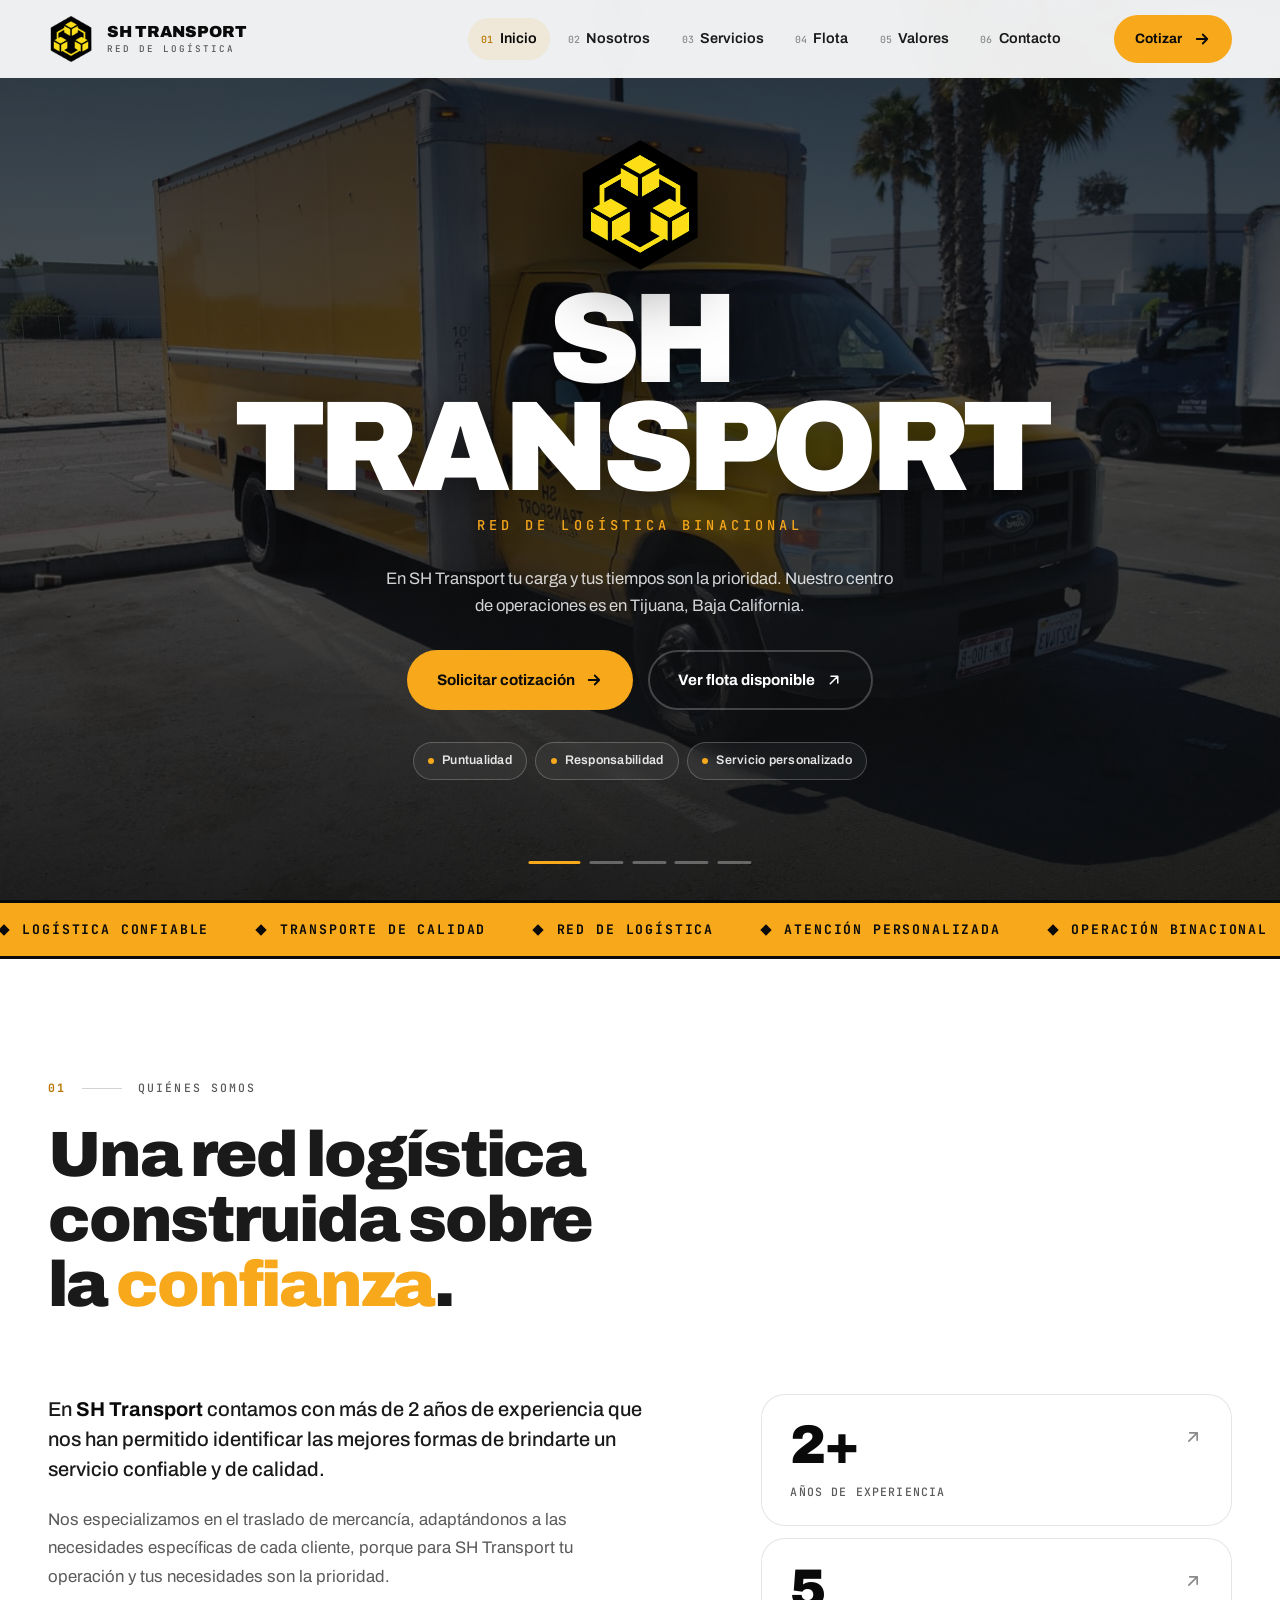
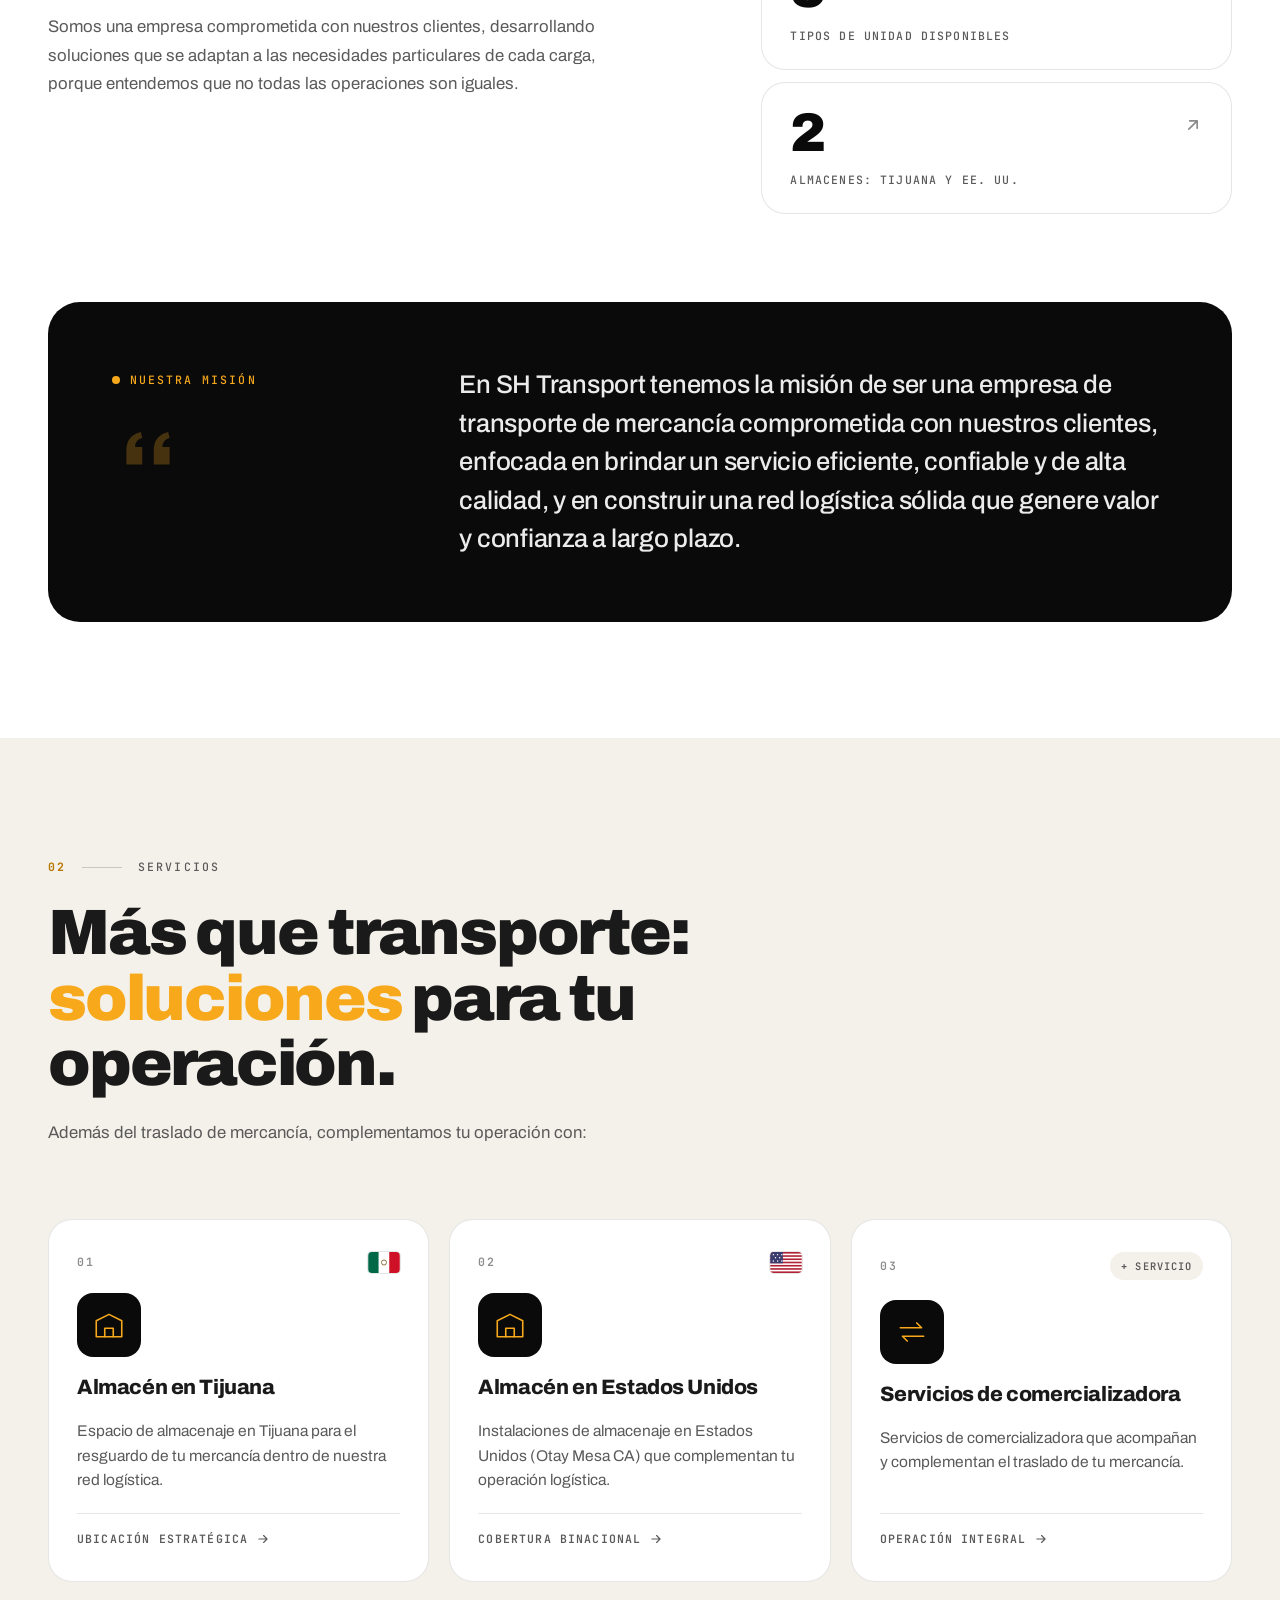
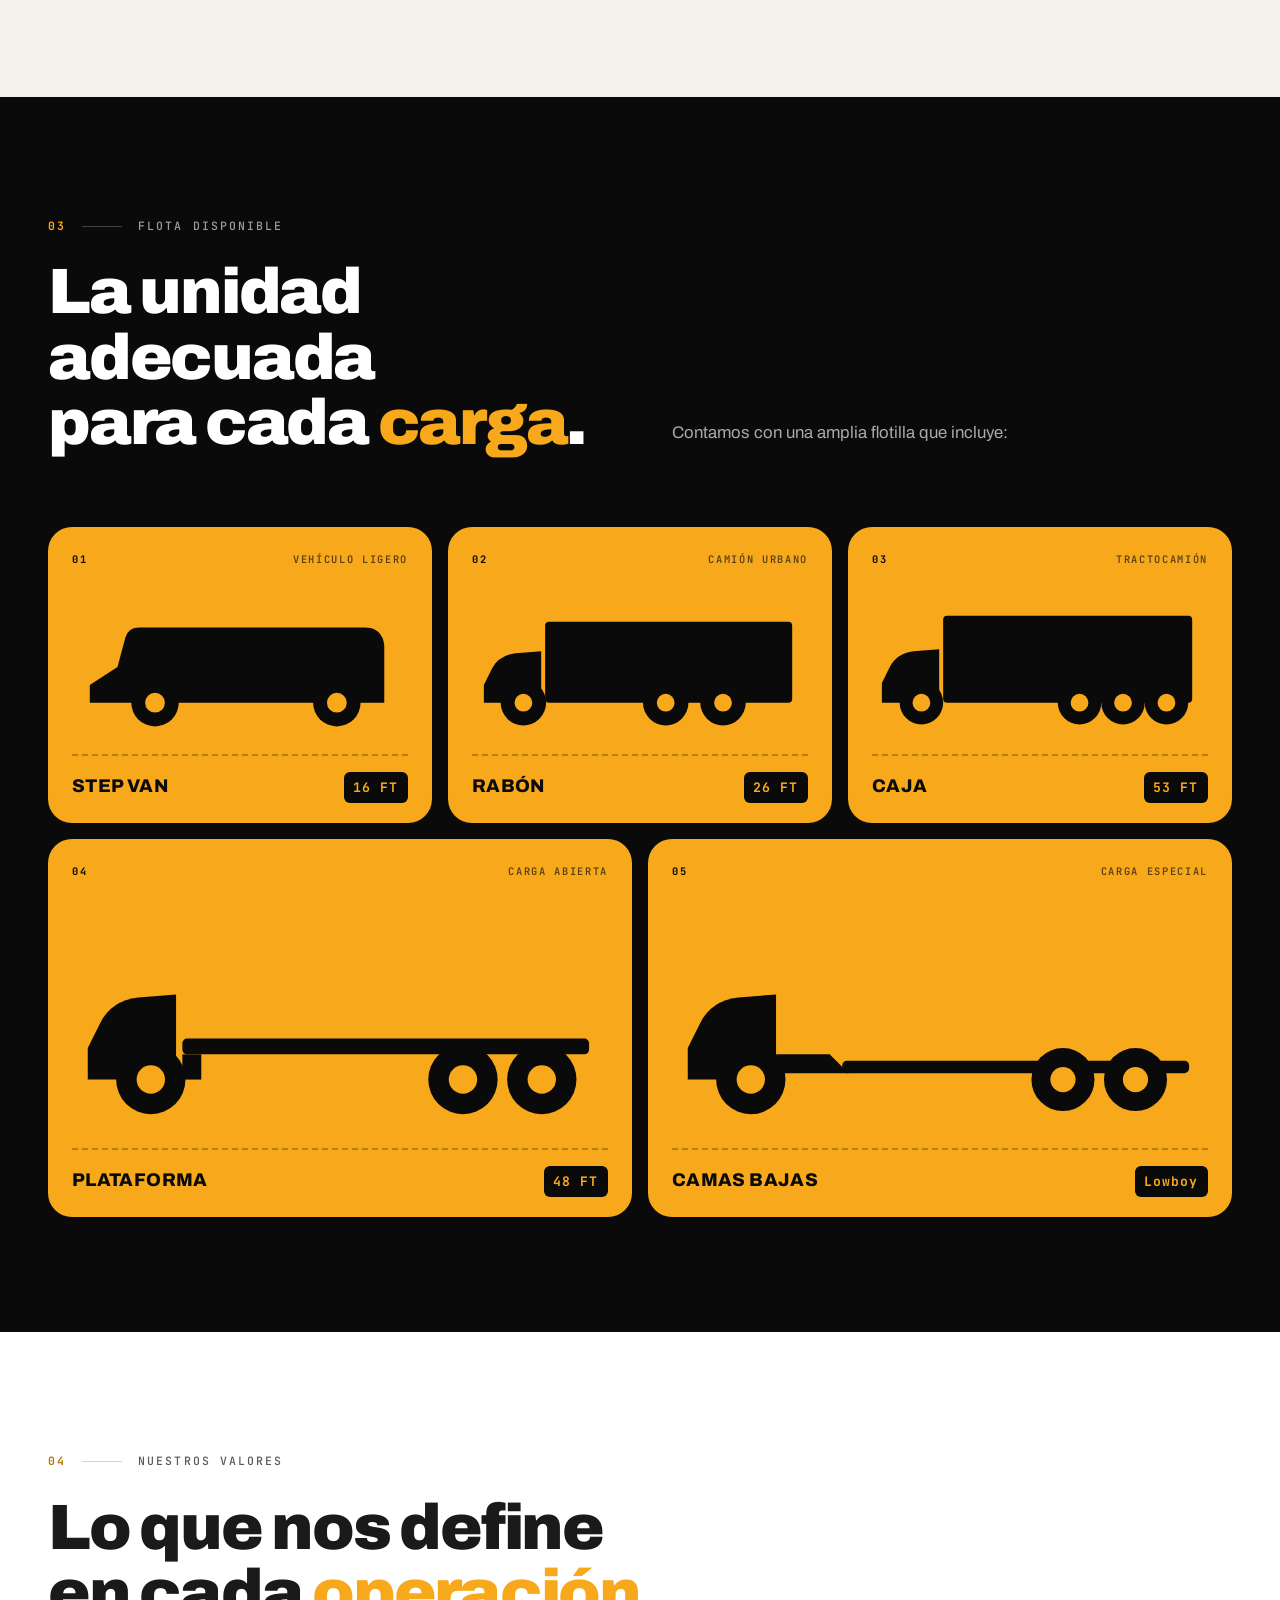
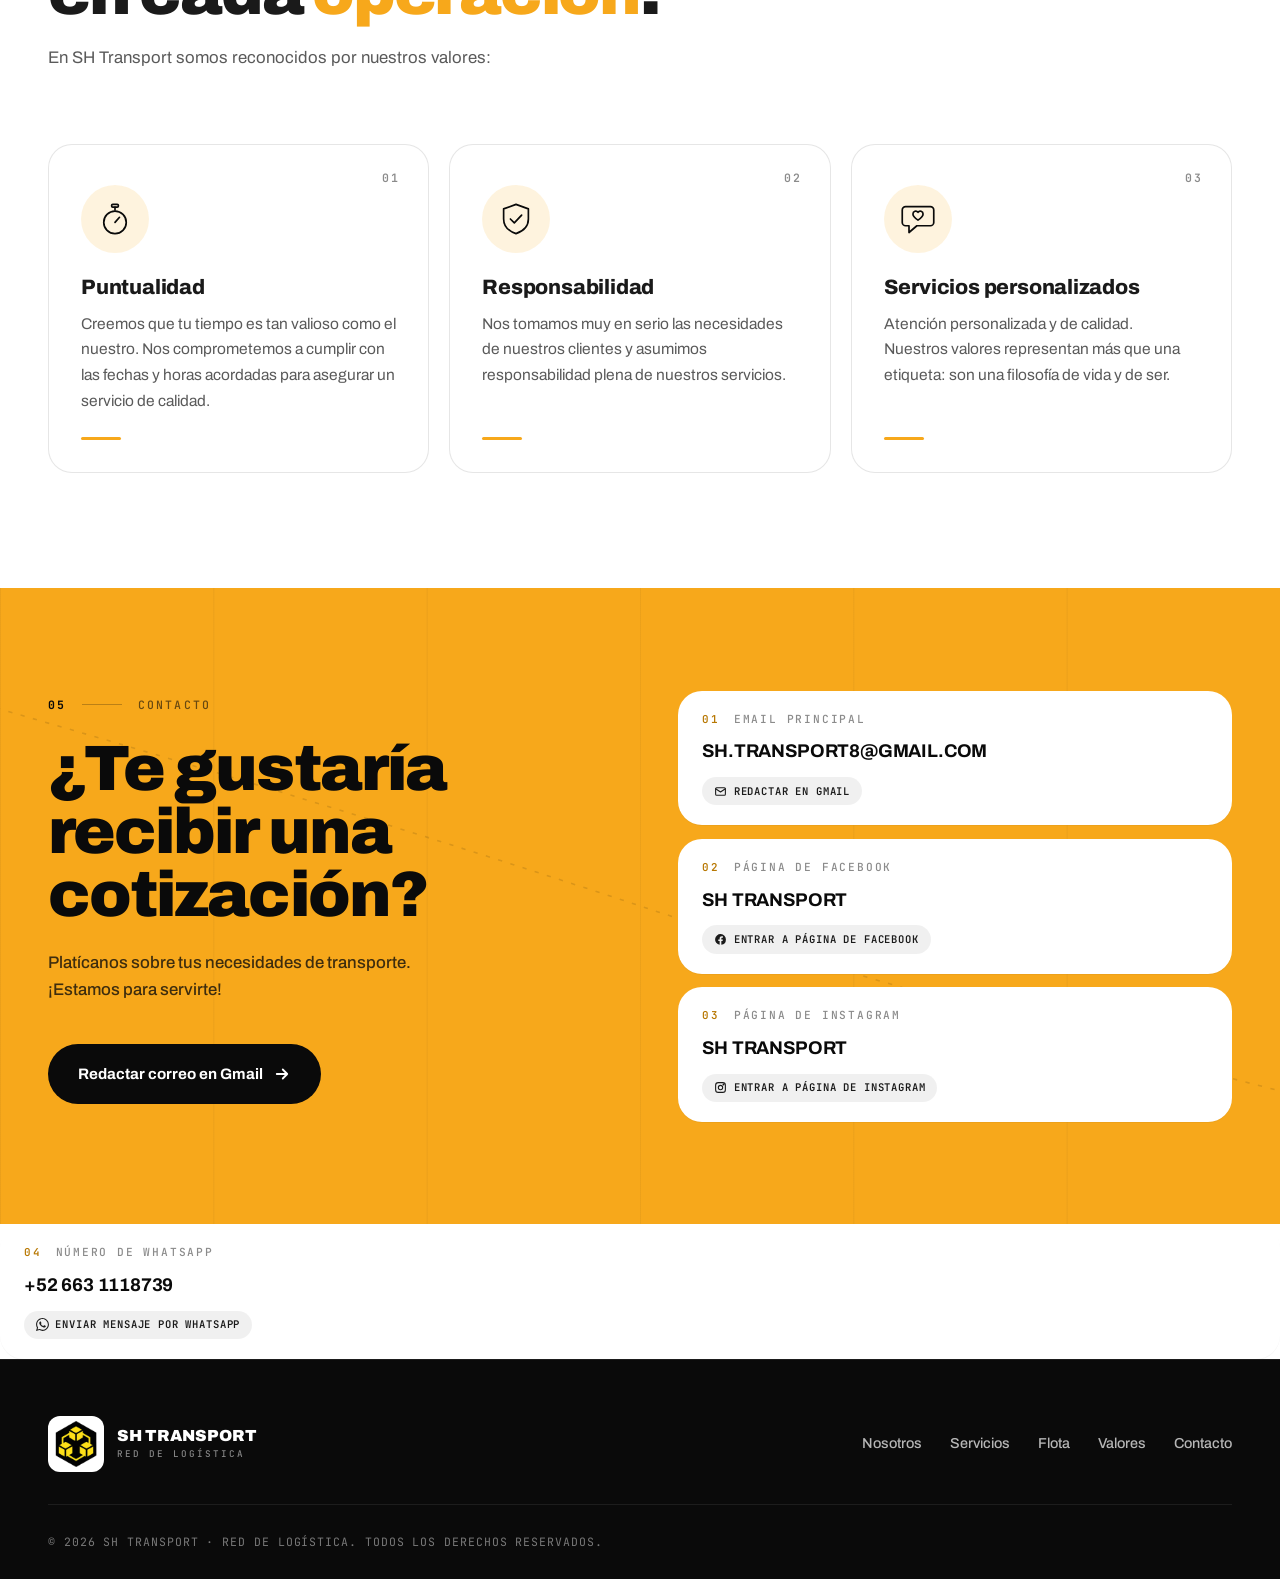
==== commit d475ac46: "Update index.html" ====
--- a/index.html
+++ b/index.html
@@ -663,6 +663,33 @@
       </div>
     </section>
 
+              <li class="contact-item reveal" style="--d:.22s">
+            <div class="contact-item__header">
+              <span class="contact-item__num">04</span>
+              <span class="contact-item__label">Número de WhatsApp</span>
+            </div>
+            <a class="contact-item__value"
+               href="https://wa.me/526631118739"
+               target="_blank" rel="noopener noreferrer"
+               aria-label="Enviar mensaje de WhatsApp a SH Transport al +52 663 1118739">
+              <span class="contact-item__text">+52 663 1118739</span>
+              <span class="contact-item__tag">
+                <svg viewBox="0 0 24 24" fill="currentColor" aria-hidden="true">
+                  <path d="M17.472 14.382c-.297-.149-1.758-.867-2.03-.967-.273-.099-.471-.148-.67.15-.197.297-.767.966-.94 1.164-.173.199-.347.223-.644.075-.297-.15-1.255-.463-2.39-1.475-.883-.788-1.48-1.761-1.653-2.059-.173-.297-.018-.458.13-.606.134-.133.298-.347.446-.52.149-.174.198-.298.298-.497.099-.198.05-.371-.05-.52-.099-.149-.669-1.612-.916-2.207-.242-.579-.487-.5-.669-.51-.173-.008-.371-.01-.57-.01-.198 0-.52.074-.792.372-.272.297-1.04 1.016-1.04 2.479 0 1.462 1.065 2.875 1.213 3.074.149.198 2.096 3.2 5.077 4.487.709.306 1.262.489 1.694.625.712.227 1.36.195 1.872.118.571-.085 1.758-.719 2.006-1.413.248-.694.248-1.289.173-1.413-.074-.124-.272-.198-.57-.347m-5.421 7.403h-.004a9.87 9.87 0 01-5.031-1.378l-.361-.214-3.741.982.998-3.648-.235-.374a9.86 9.86 0 01-1.51-5.26c.001-5.45 4.436-9.884 9.888-9.884 2.64 0 5.122 1.03 6.988 2.898a9.825 9.825 0 012.893 6.994c-.003 5.45-4.437 9.884-9.885 9.884m8.413-18.297A11.815 11.815 0 0012.05 0C5.495 0 .16 5.335.157 11.892c0 2.096.547 4.142 1.588 5.945L0 24l6.305-1.654a11.882 11.882 0 005.683 1.448h.005c6.554 0 11.89-5.335 11.893-11.893a11.821 11.821 0 00-3.48-8.413z"/>
+                </svg>
+                Enviar mensaje por WhatsApp
+              </span>
+            </a>
+          </li>
+        </ul>
+      </div>
+    </section>
+
+
+
+
+
+    
   </main>
 
   <!-- ================= FOOTER ================= -->
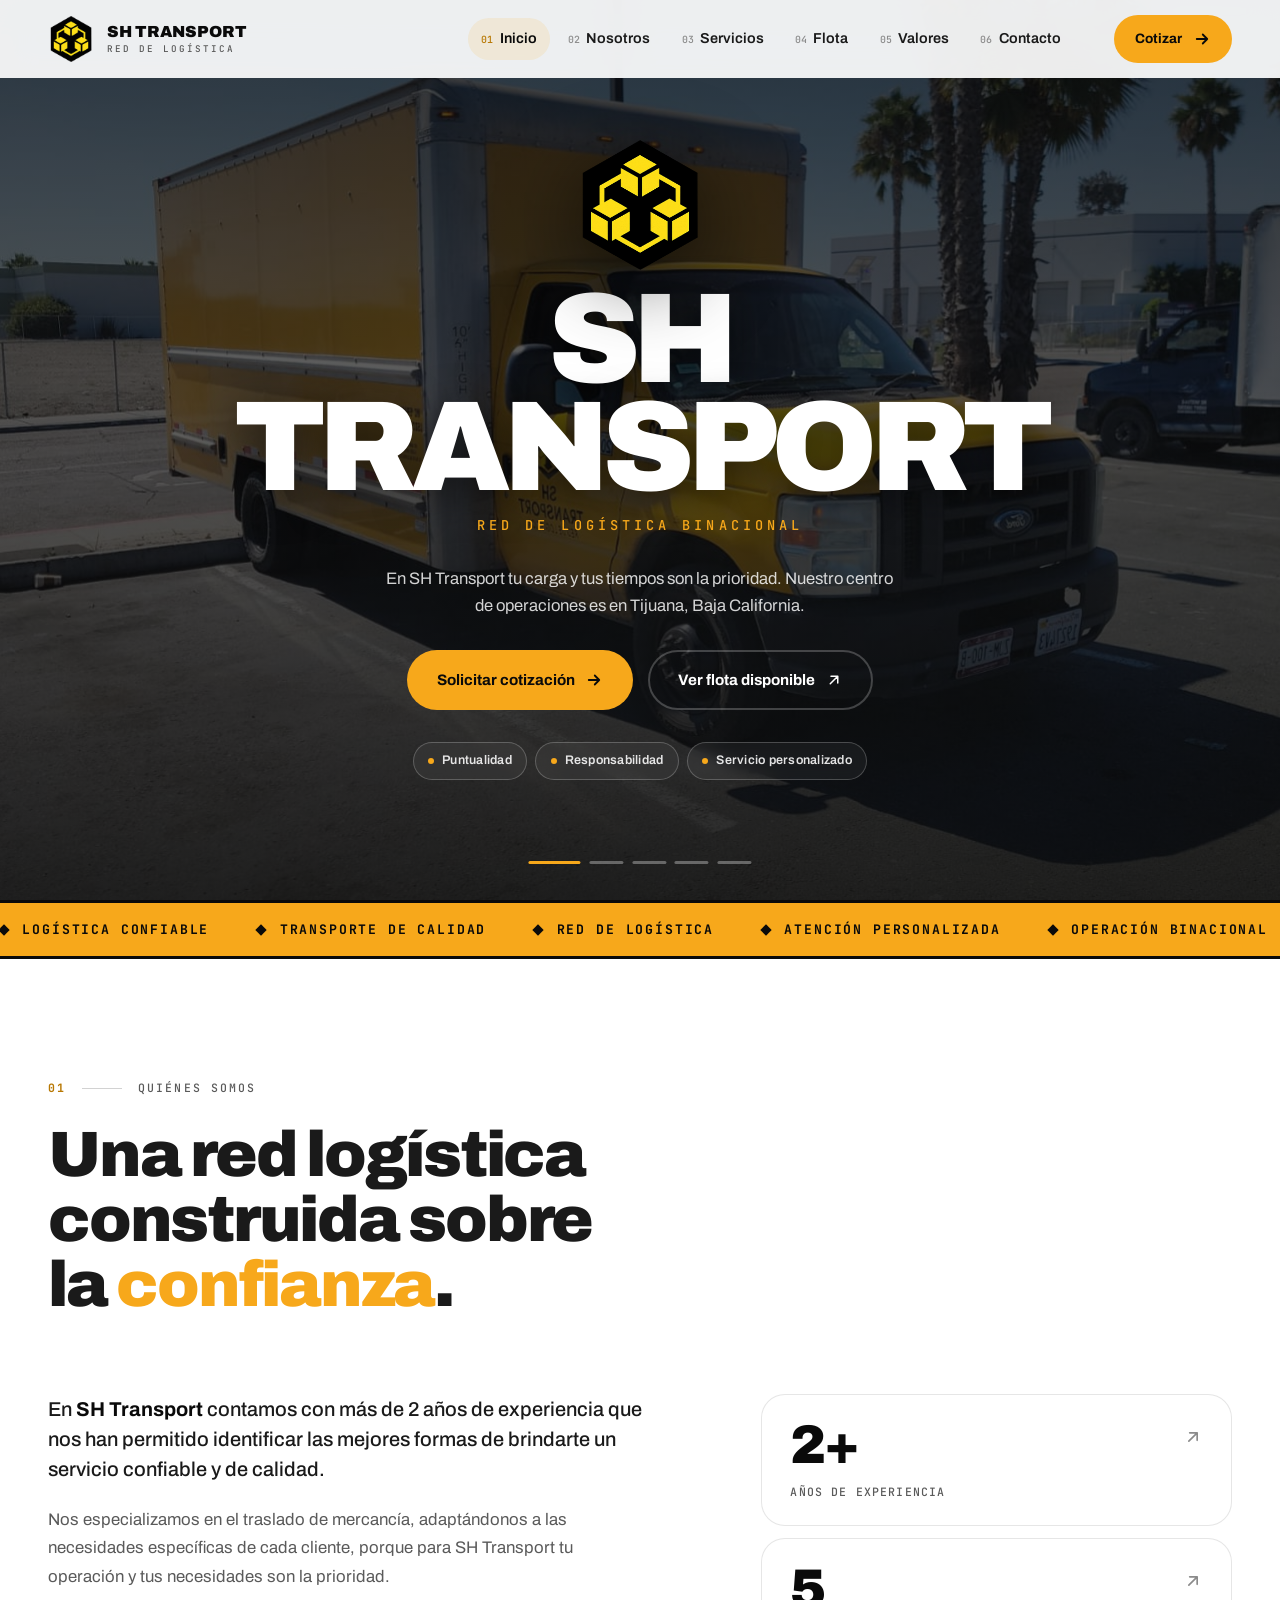
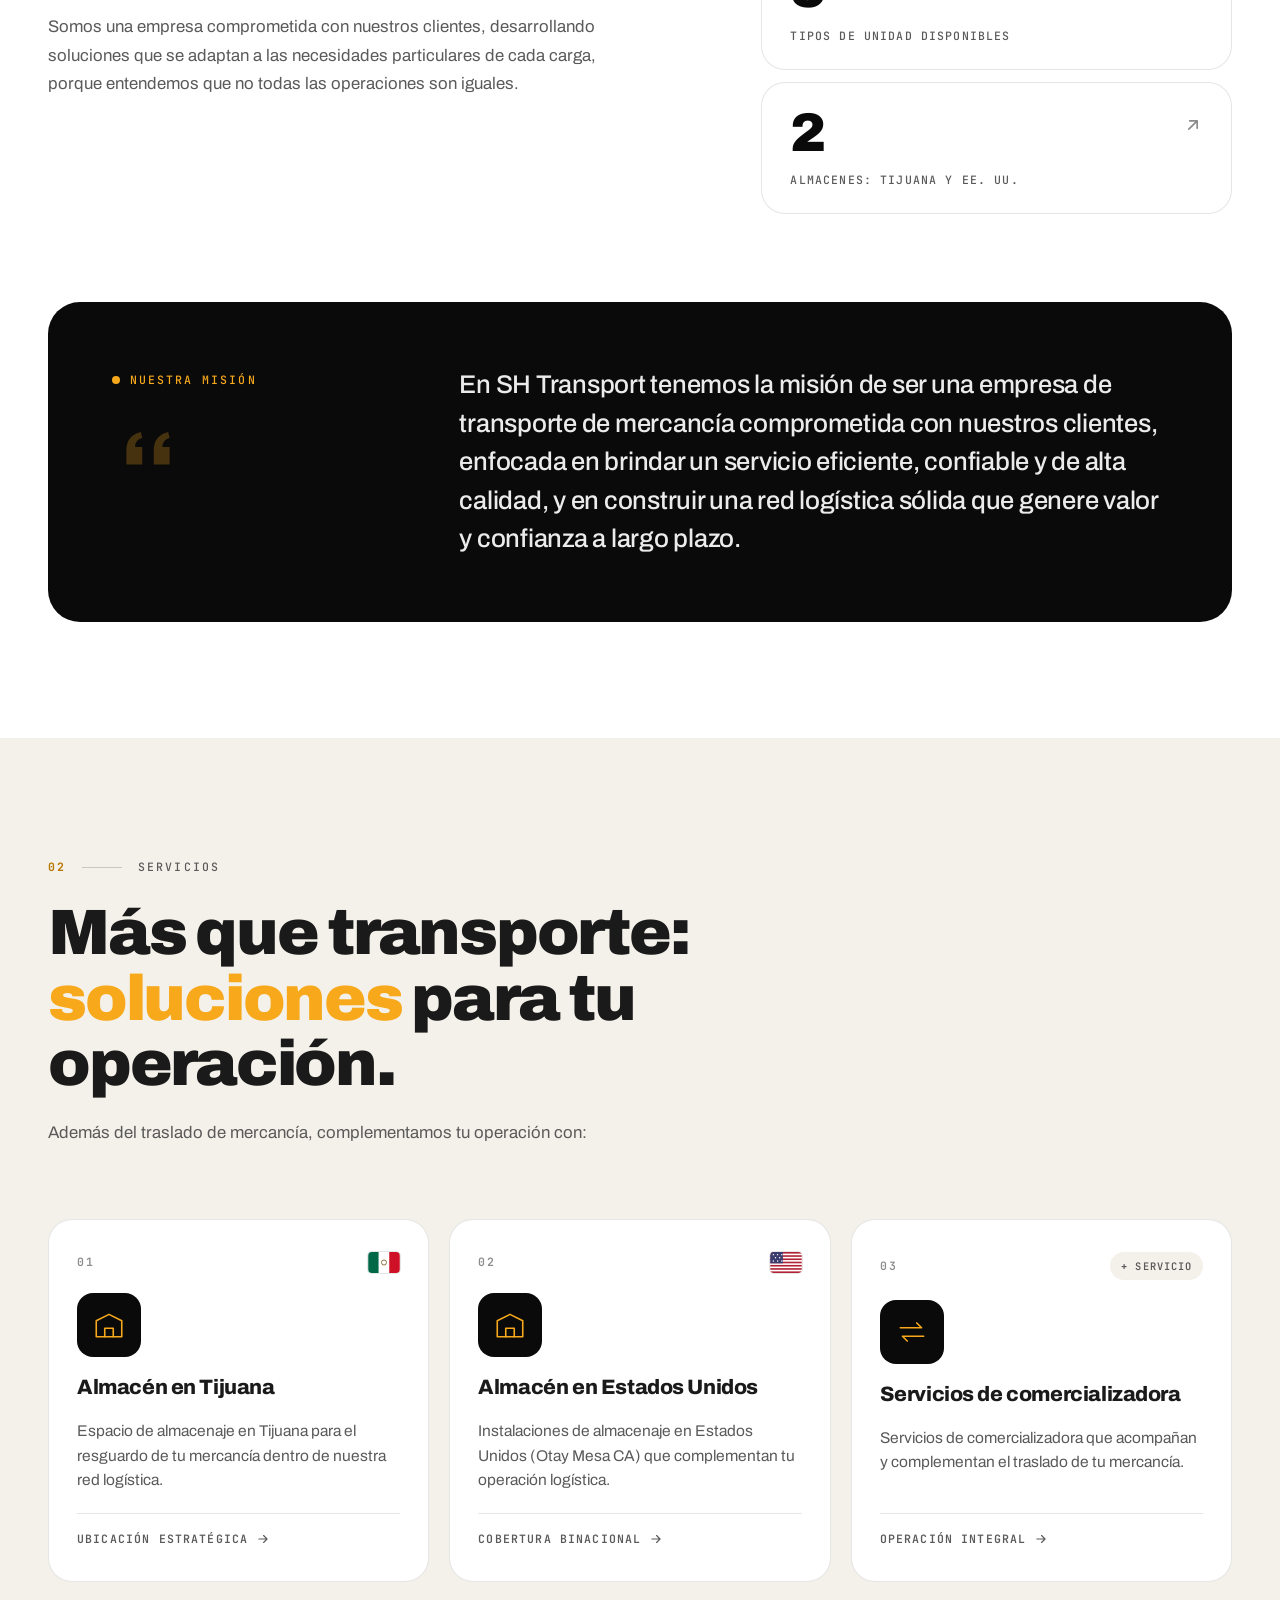
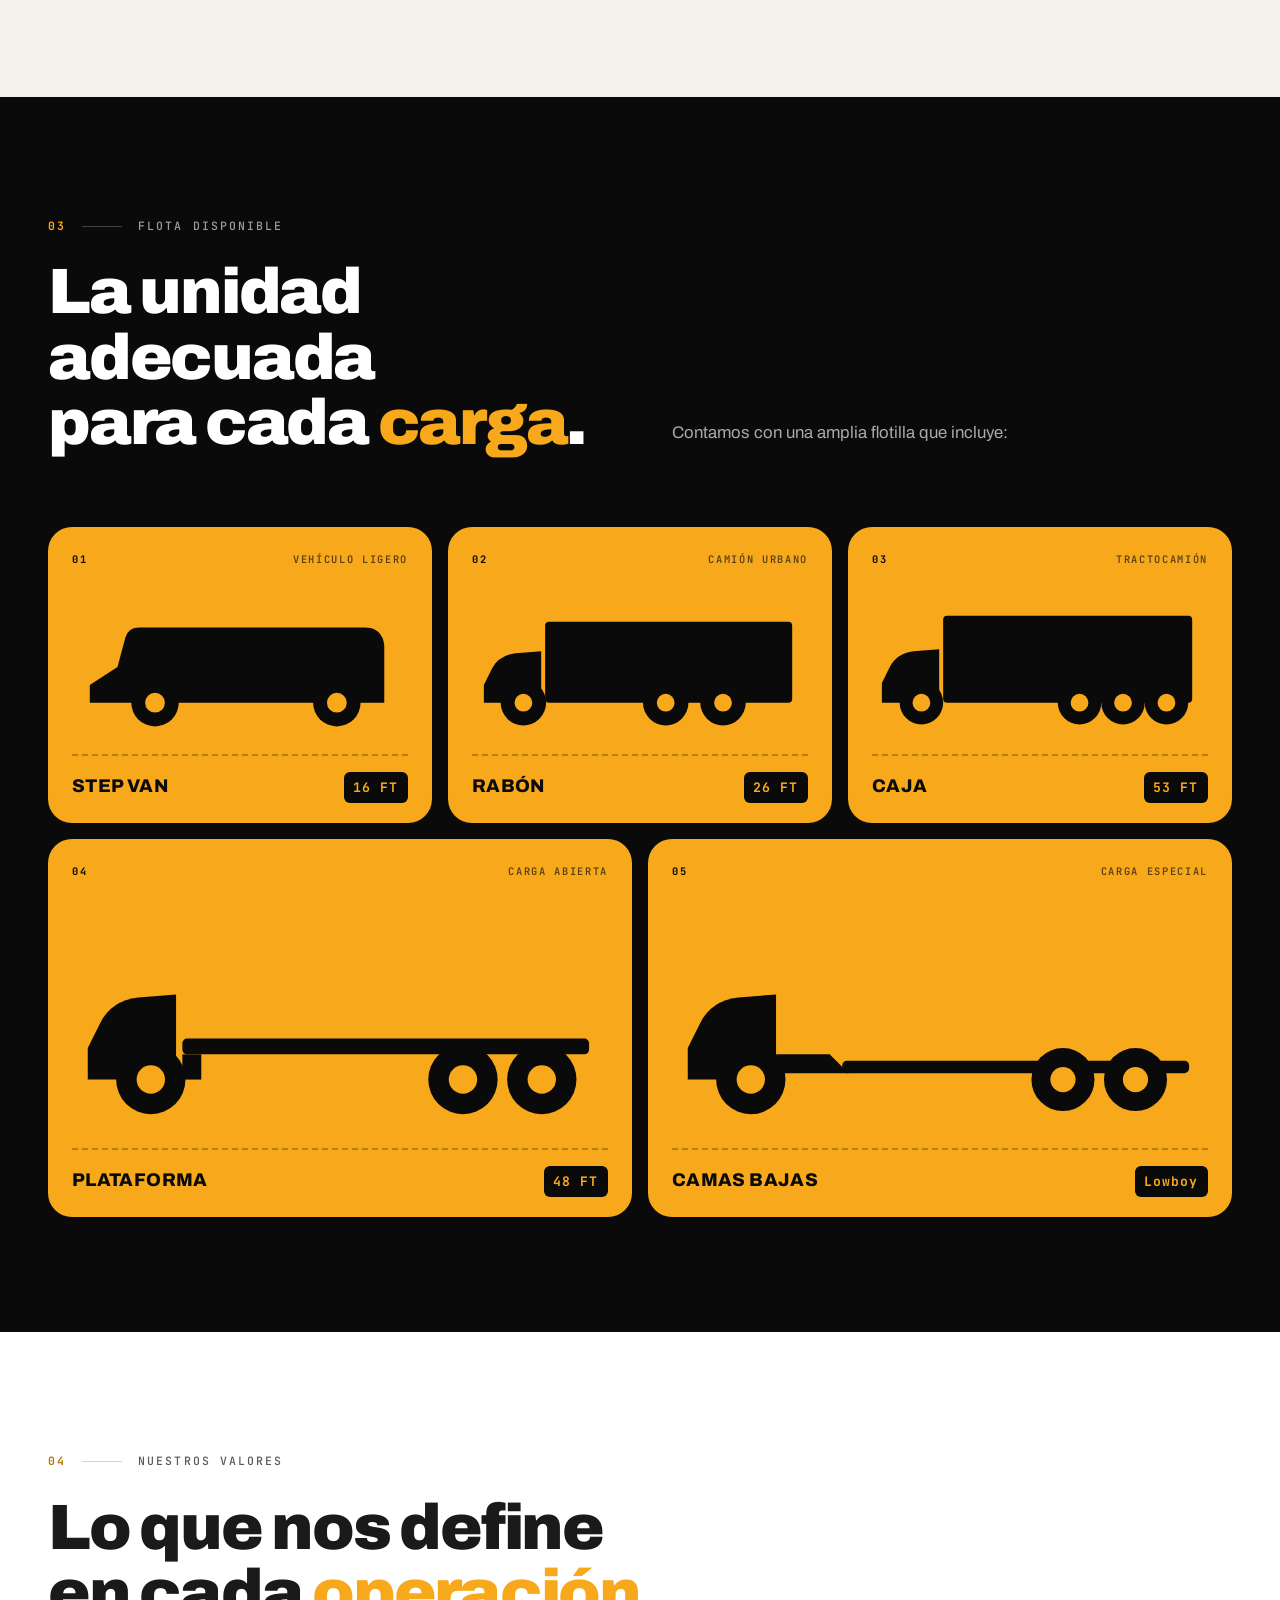
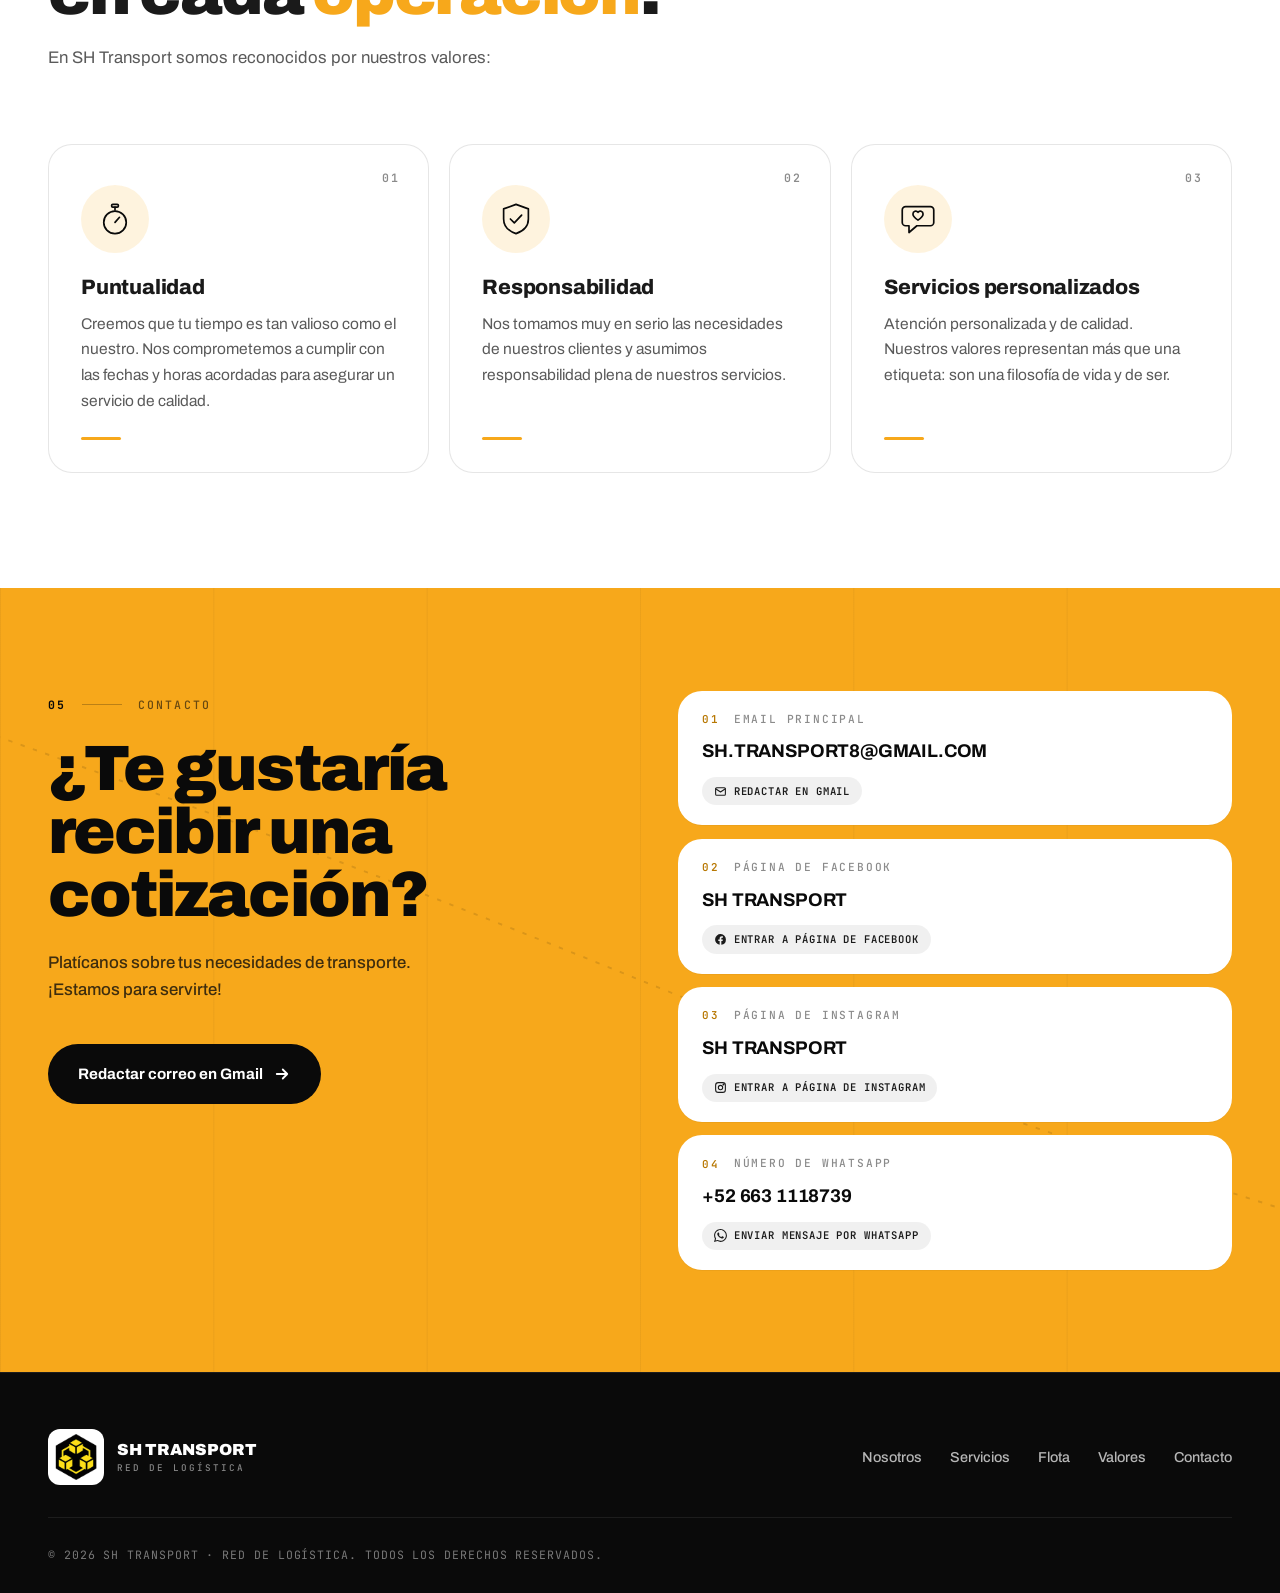
==== commit 57121e6c: "Update index.html" ====
--- a/index.html
+++ b/index.html
@@ -659,9 +659,7 @@
               </span>
             </a>
           </li>
-        </ul>
-      </div>
-    </section>
+
 
               <li class="contact-item reveal" style="--d:.22s">
             <div class="contact-item__header">
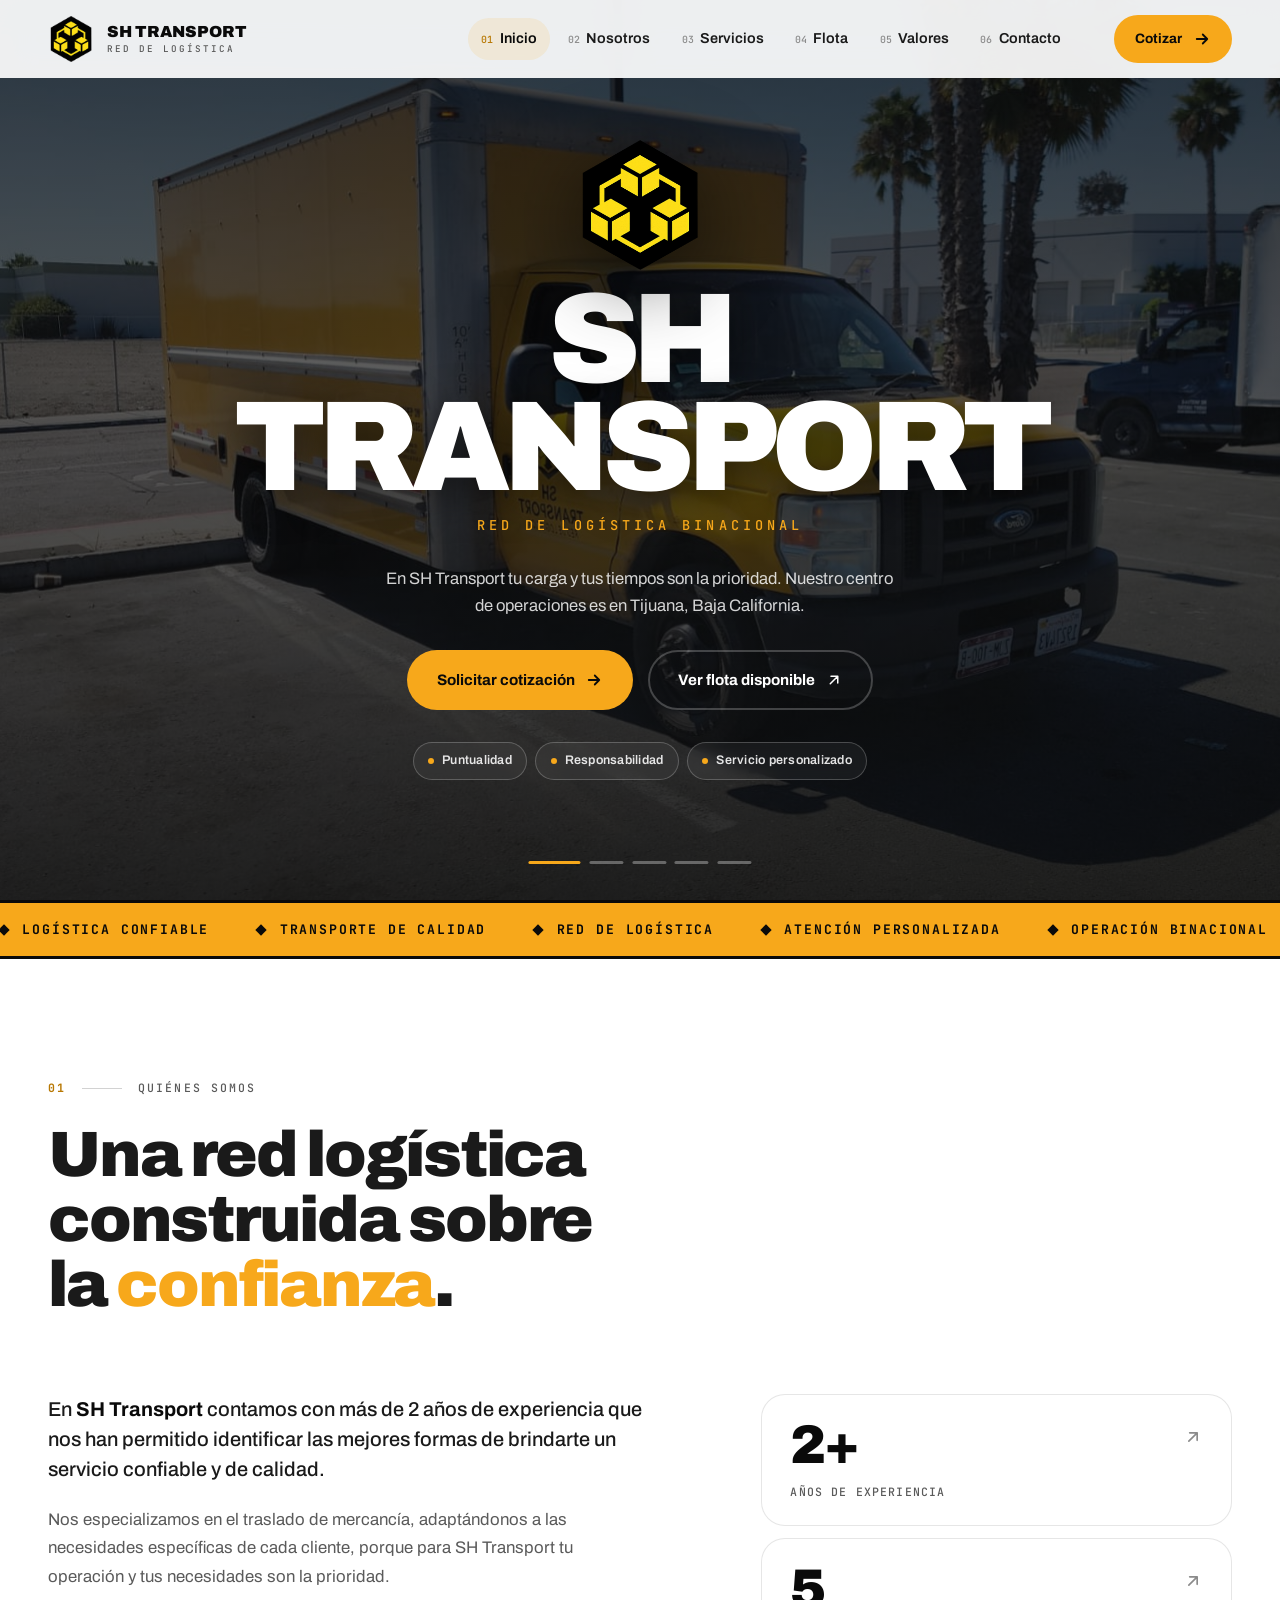
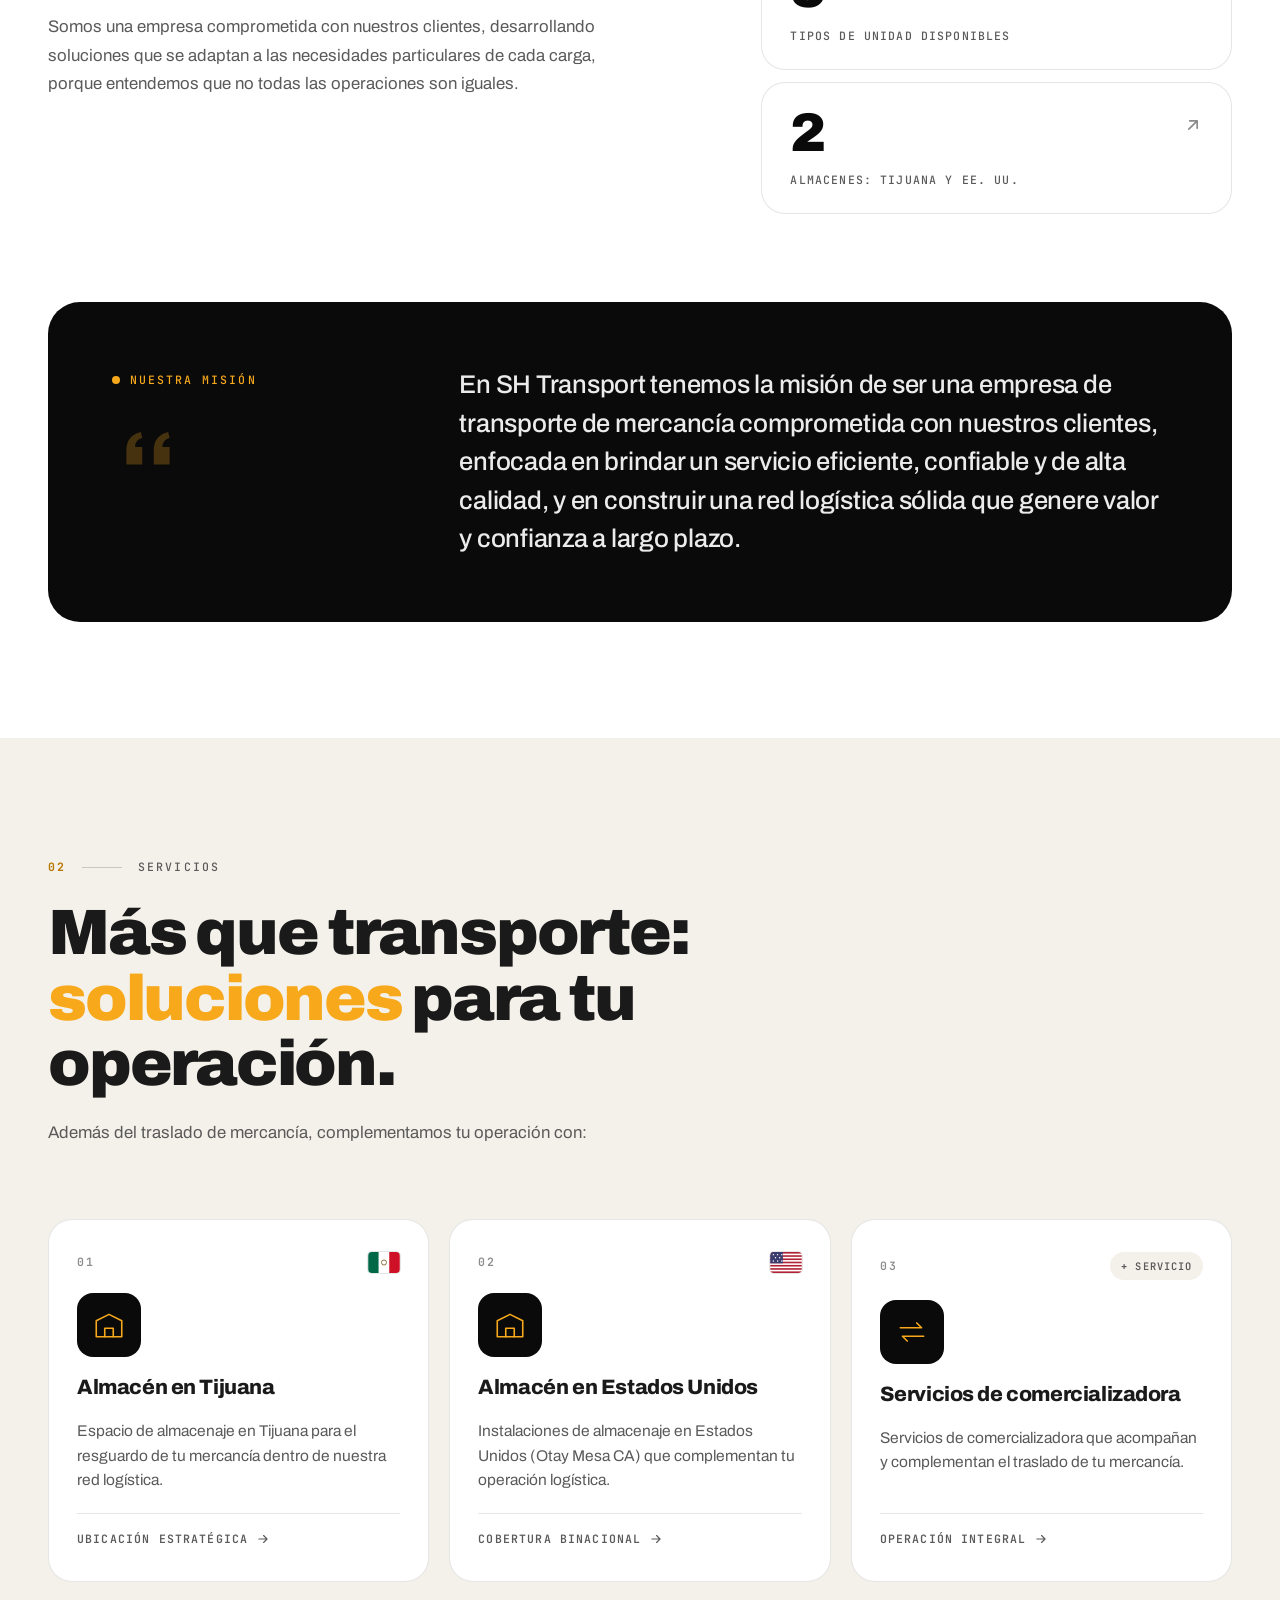
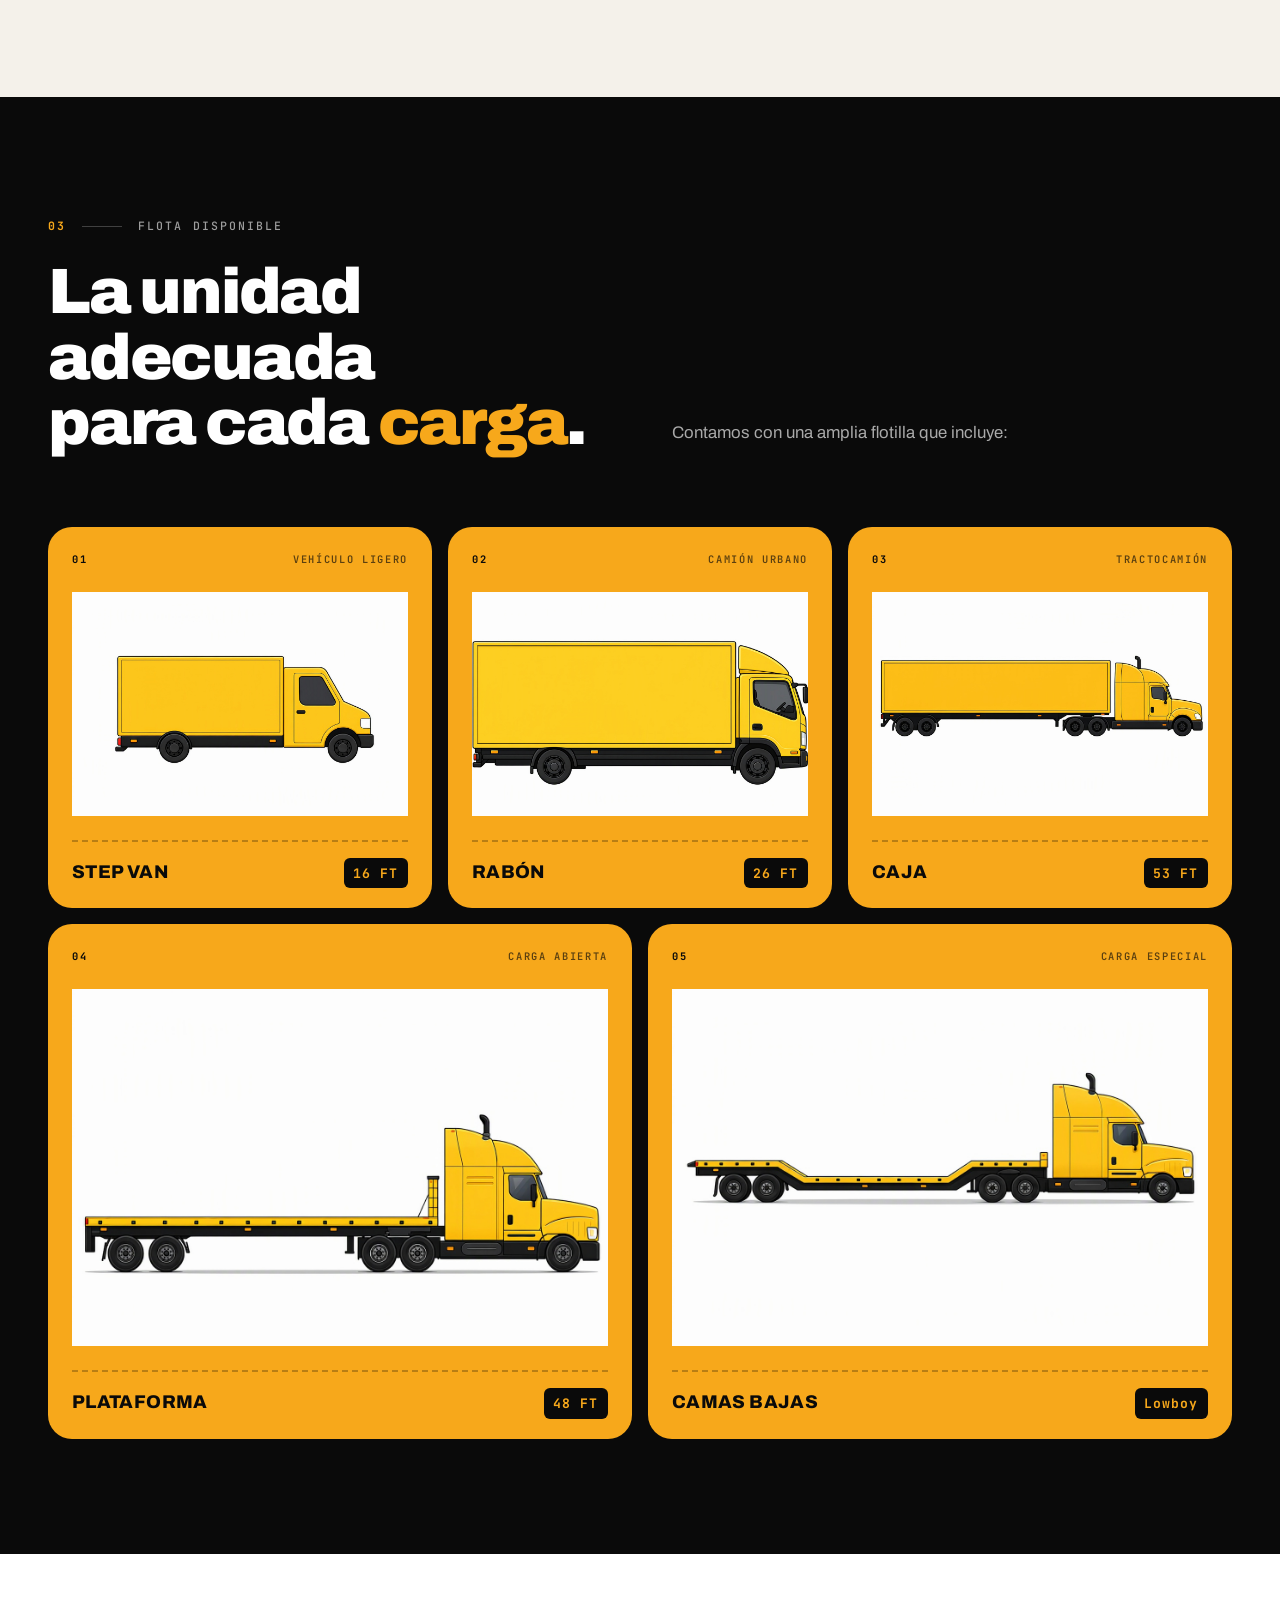
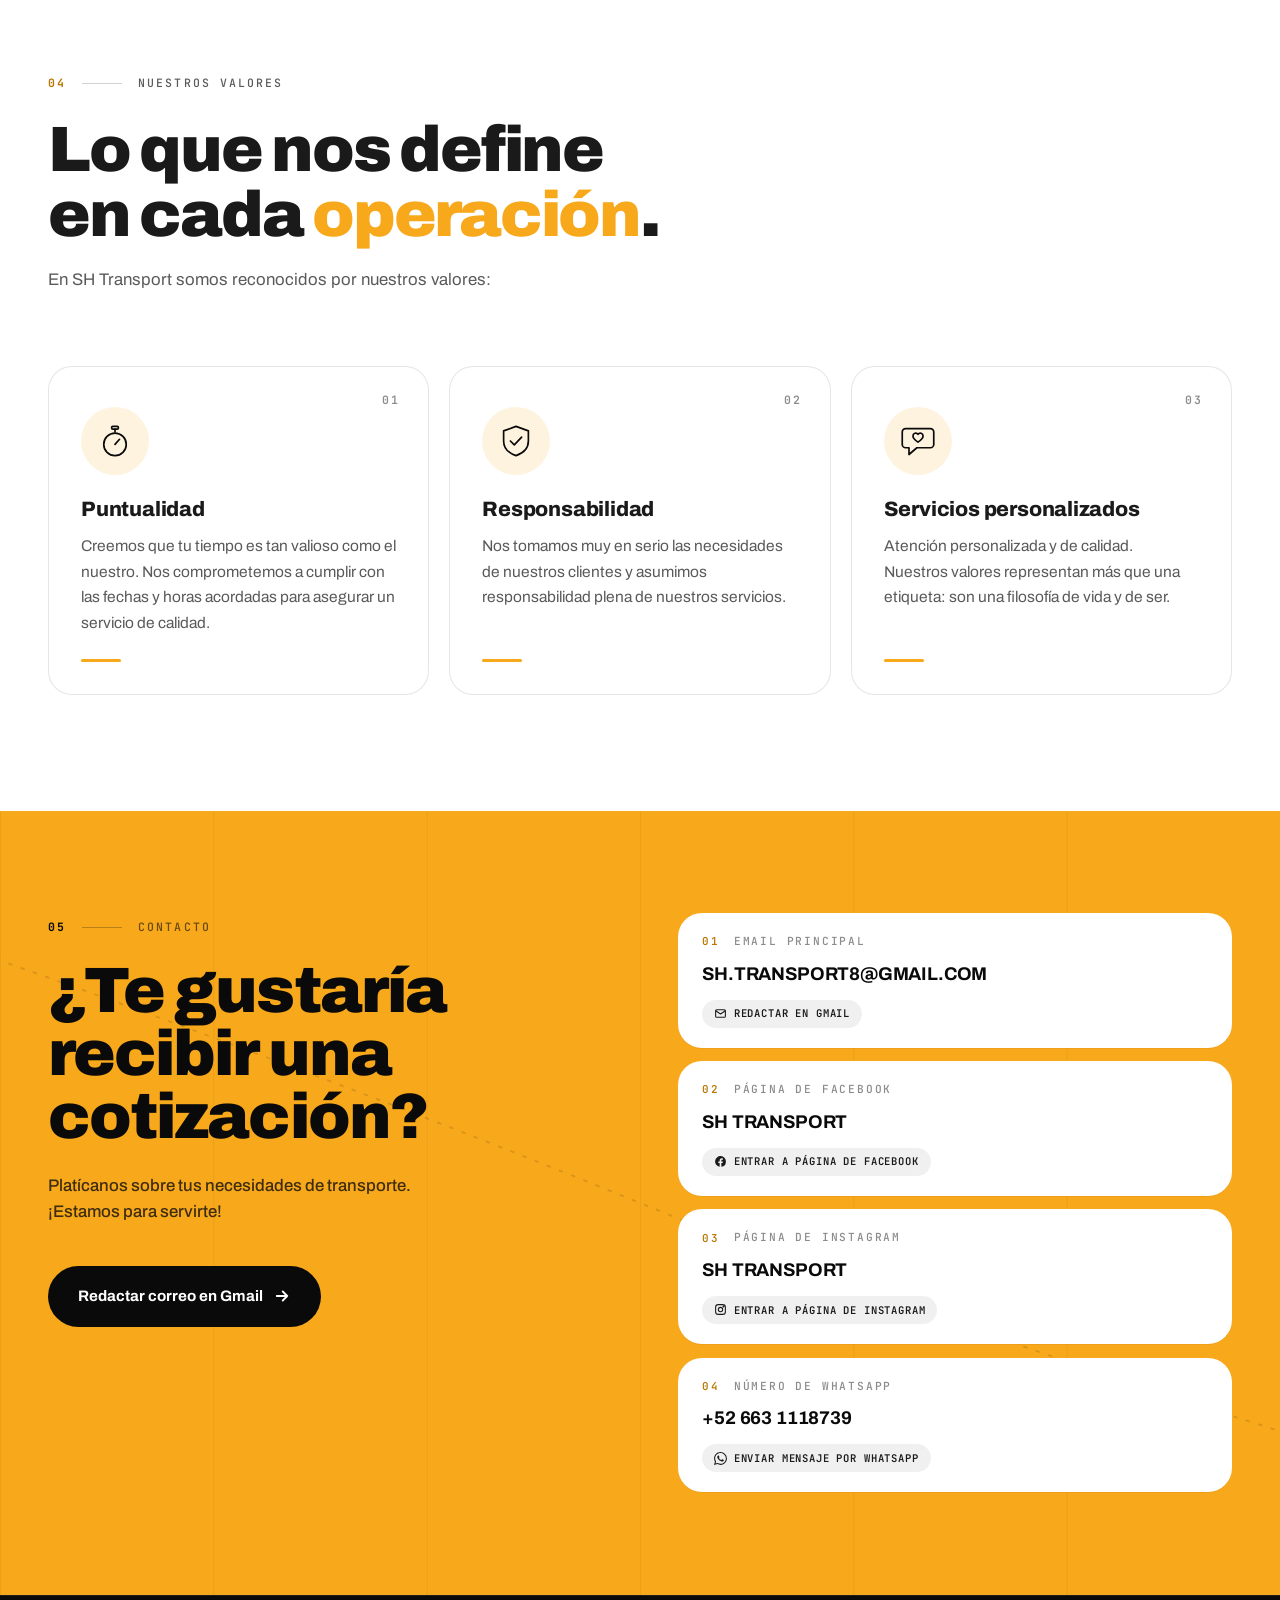
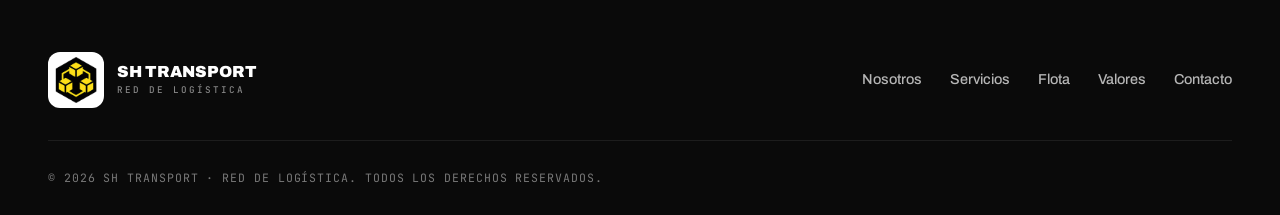
==== commit 804be563: "Update index.html" ====
--- a/index.html
+++ b/index.html
@@ -405,13 +405,7 @@
               <span class="fleet-card__index">01</span>
               <span class="fleet-card__type">Vehículo ligero</span>
             </div>
-            <svg class="fleet-card__truck" viewBox="0 0 340 140" fill="currentColor" aria-hidden="true">
-              <path d="M18 112 V94 L46 76 L54 46 Q57 36 68 36 H296 Q314 36 316 54 V112 Z"/>
-              <circle cx="84" cy="112" r="24"/>
-              <circle cx="268" cy="112" r="24"/>
-              <circle cx="84" cy="112" r="10" fill="var(--amarillo)"/>
-              <circle cx="268" cy="112" r="10" fill="var(--amarillo)"/>
-            </svg>
+            <img class="fleet-card__truck" src="imagenes/STEP.jpg" alt="Step Van de SH Transport" loading="lazy" decoding="async">
             <div class="fleet-card__meta">
               <h3>Step Van</h3>
               <span class="fleet-card__size">16 FT</span>
@@ -423,16 +417,7 @@
               <span class="fleet-card__index">02</span>
               <span class="fleet-card__type">Camión urbano</span>
             </div>
-            <svg class="fleet-card__truck" viewBox="0 0 340 140" fill="currentColor" aria-hidden="true">
-              <path d="M12 112 V94 L20 78 Q27 64 44 62 L70 60 V112 Z"/>
-              <rect x="74" y="30" width="250" height="82" rx="4"/>
-              <circle cx="52" cy="112" r="23"/>
-              <circle cx="196" cy="112" r="23"/>
-              <circle cx="254" cy="112" r="23"/>
-              <circle cx="52" cy="112" r="9" fill="var(--amarillo)"/>
-              <circle cx="196" cy="112" r="9" fill="var(--amarillo)"/>
-              <circle cx="254" cy="112" r="9" fill="var(--amarillo)"/>
-            </svg>
+            <img class="fleet-card__truck" src="imagenes/RABON.jpg" alt="Rabón de SH Transport" loading="lazy" decoding="async">
             <div class="fleet-card__meta">
               <h3>Rabón</h3>
               <span class="fleet-card__size">26 FT</span>
@@ -444,18 +429,7 @@
               <span class="fleet-card__index">03</span>
               <span class="fleet-card__type">Tractocamión</span>
             </div>
-            <svg class="fleet-card__truck" viewBox="0 0 340 140" fill="currentColor" aria-hidden="true">
-              <path d="M10 112 V92 L18 76 Q25 62 42 60 L68 58 V112 Z"/>
-              <rect x="72" y="24" width="252" height="88" rx="4"/>
-              <circle cx="50" cy="112" r="22"/>
-              <circle cx="210" cy="112" r="22"/>
-              <circle cx="254" cy="112" r="22"/>
-              <circle cx="298" cy="112" r="22"/>
-              <circle cx="50" cy="112" r="9" fill="var(--amarillo)"/>
-              <circle cx="210" cy="112" r="9" fill="var(--amarillo)"/>
-              <circle cx="254" cy="112" r="9" fill="var(--amarillo)"/>
-              <circle cx="298" cy="112" r="9" fill="var(--amarillo)"/>
-            </svg>
+            <img class="fleet-card__truck" src="imagenes/CAJA 53.jpg" alt="Caja de 53 pies de SH Transport" loading="lazy" decoding="async">
             <div class="fleet-card__meta">
               <h3>Caja</h3>
               <span class="fleet-card__size">53 FT</span>
@@ -467,17 +441,7 @@
               <span class="fleet-card__index">04</span>
               <span class="fleet-card__type">Carga abierta</span>
             </div>
-            <svg class="fleet-card__truck" viewBox="0 0 340 140" fill="currentColor" aria-hidden="true">
-              <path d="M10 112 V92 L18 76 Q25 62 42 60 L66 58 V112 Z"/>
-              <rect x="70" y="86" width="258" height="10" rx="3"/>
-              <rect x="70" y="96" width="12" height="16"/>
-              <circle cx="50" cy="112" r="22"/>
-              <circle cx="248" cy="112" r="22"/>
-              <circle cx="298" cy="112" r="22"/>
-              <circle cx="50" cy="112" r="9" fill="var(--amarillo)"/>
-              <circle cx="248" cy="112" r="9" fill="var(--amarillo)"/>
-              <circle cx="298" cy="112" r="9" fill="var(--amarillo)"/>
-            </svg>
+            <img class="fleet-card__truck" src="imagenes/PLATAFORMA.jpg" alt="Plataforma de 48 pies de SH Transport" loading="lazy" decoding="async">
             <div class="fleet-card__meta">
               <h3>Plataforma</h3>
               <span class="fleet-card__size">48 FT</span>
@@ -489,17 +453,7 @@
               <span class="fleet-card__index">05</span>
               <span class="fleet-card__type">Carga especial</span>
             </div>
-            <svg class="fleet-card__truck" viewBox="0 0 340 140" fill="currentColor" aria-hidden="true">
-              <path d="M10 112 V92 L18 76 Q25 62 42 60 L66 58 V112 Z"/>
-              <path d="M66 96 H100 L112 108 H66 Z"/>
-              <rect x="108" y="100" width="220" height="8" rx="3"/>
-              <circle cx="50" cy="112" r="22"/>
-              <circle cx="248" cy="112" r="20"/>
-              <circle cx="294" cy="112" r="20"/>
-              <circle cx="50" cy="112" r="9" fill="var(--amarillo)"/>
-              <circle cx="248" cy="112" r="8" fill="var(--amarillo)"/>
-              <circle cx="294" cy="112" r="8" fill="var(--amarillo)"/>
-            </svg>
+            <img class="fleet-card__truck" src="imagenes/LOWBOY.jpg" alt="Camas bajas (Lowboy) de SH Transport" loading="lazy" decoding="async">
             <div class="fleet-card__meta">
               <h3>Camas bajas</h3>
               <span class="fleet-card__size">Lowboy</span>
@@ -509,6 +463,7 @@
       </div>
     </section>
 
+    
     <!-- ================= VALORES ================= -->
     <section class="section section--valores" id="valores">
       <div class="container">
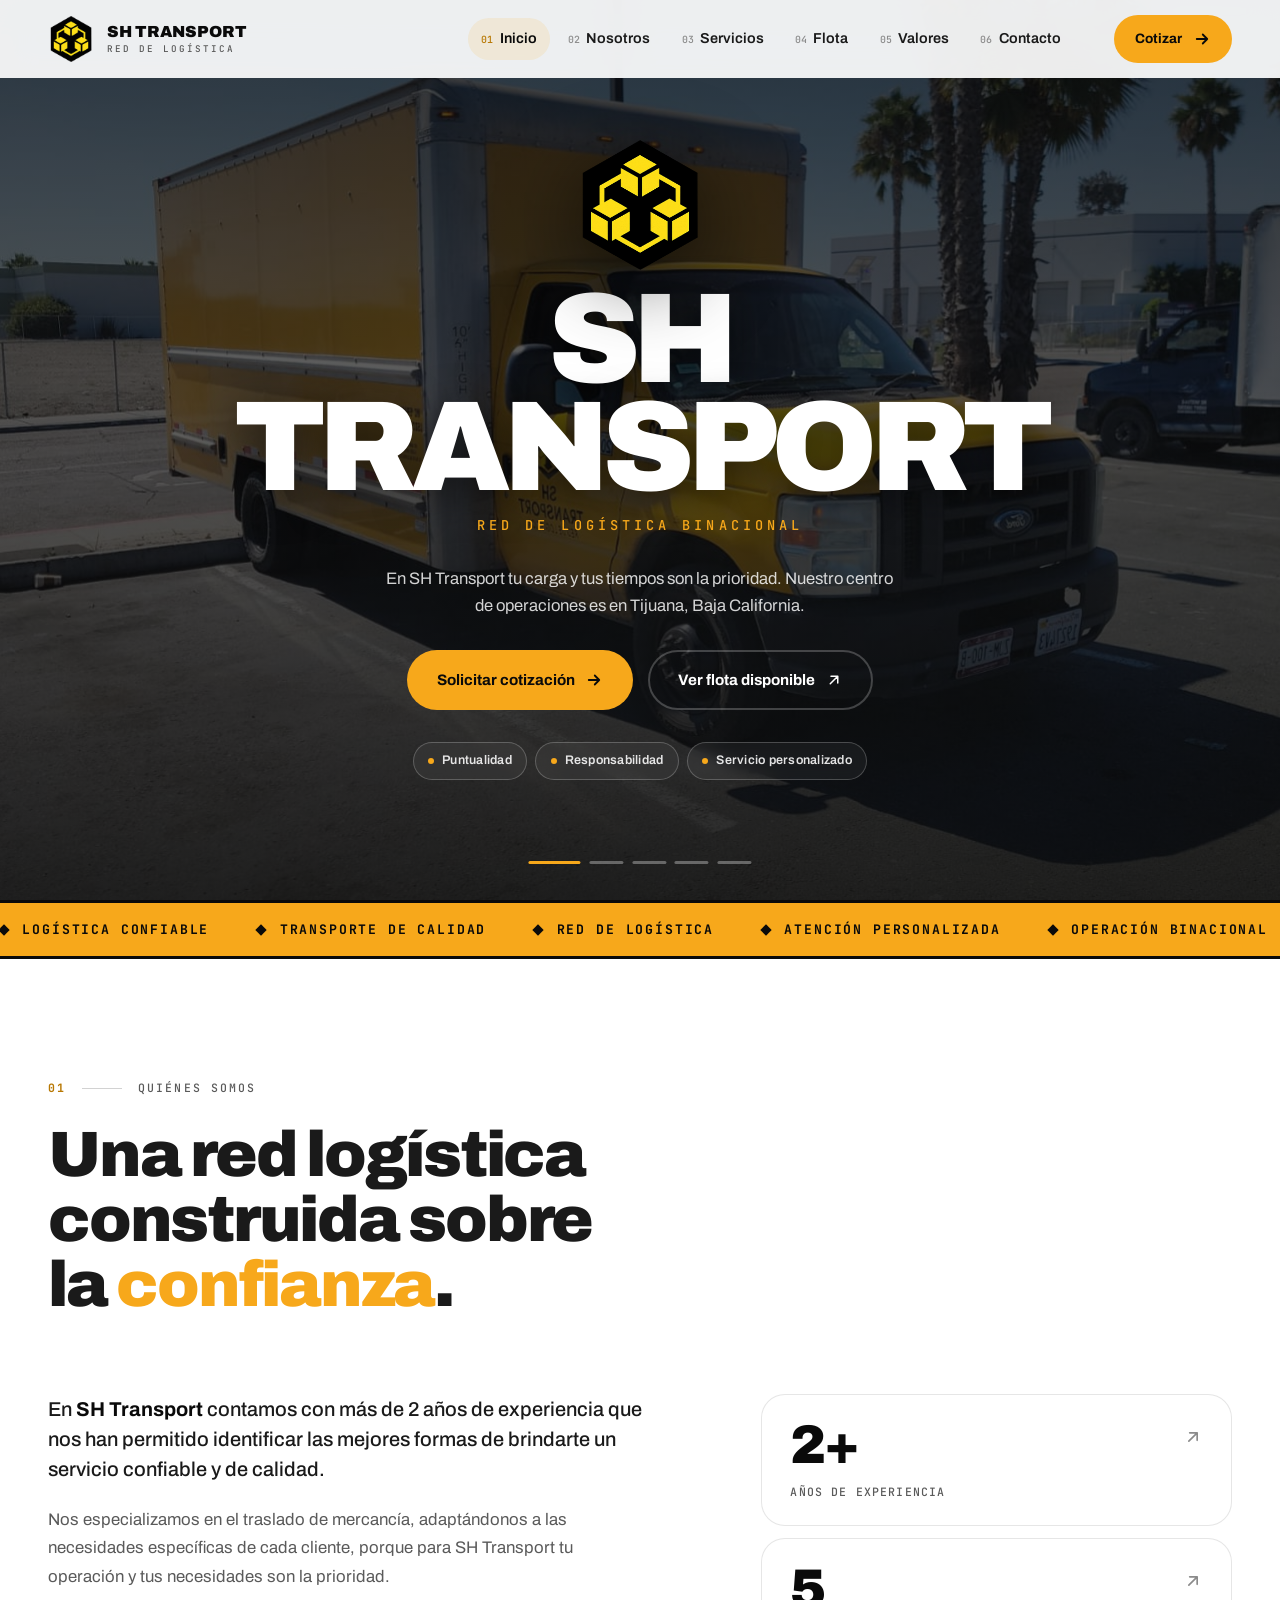
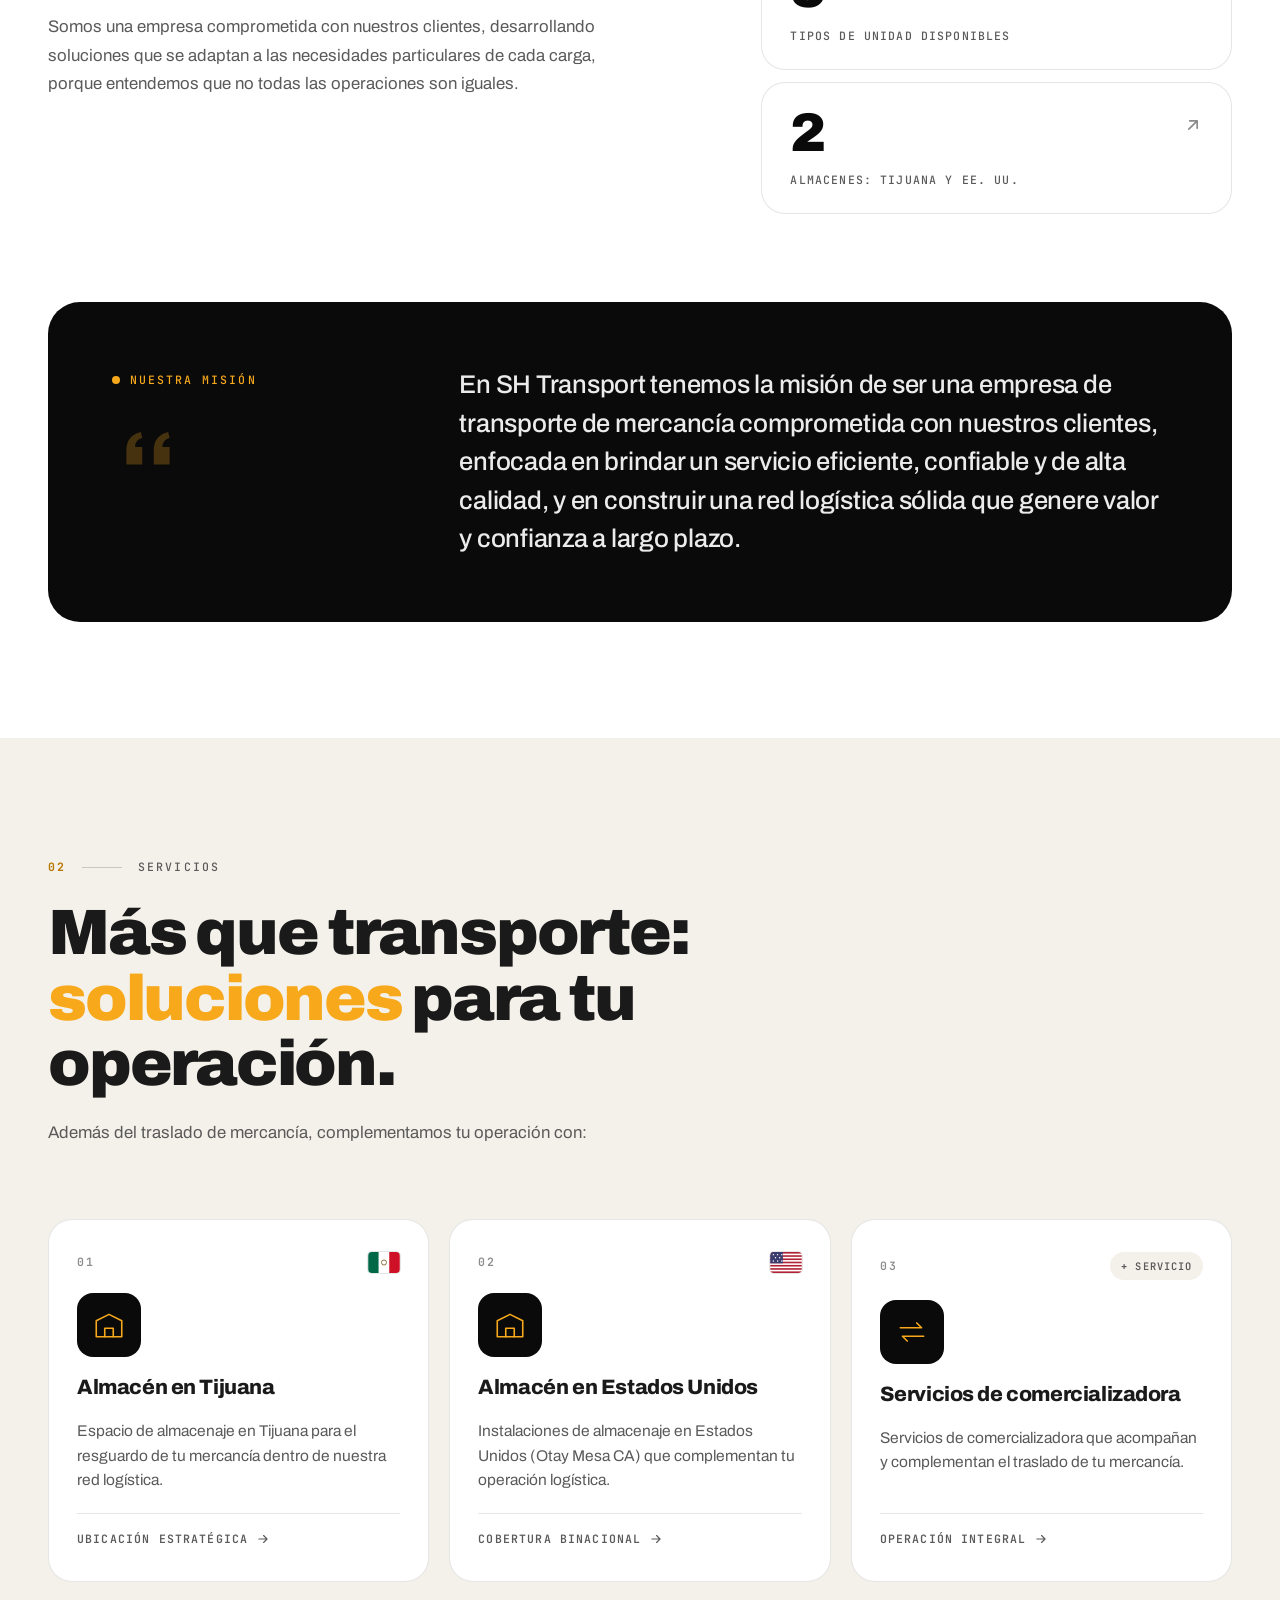
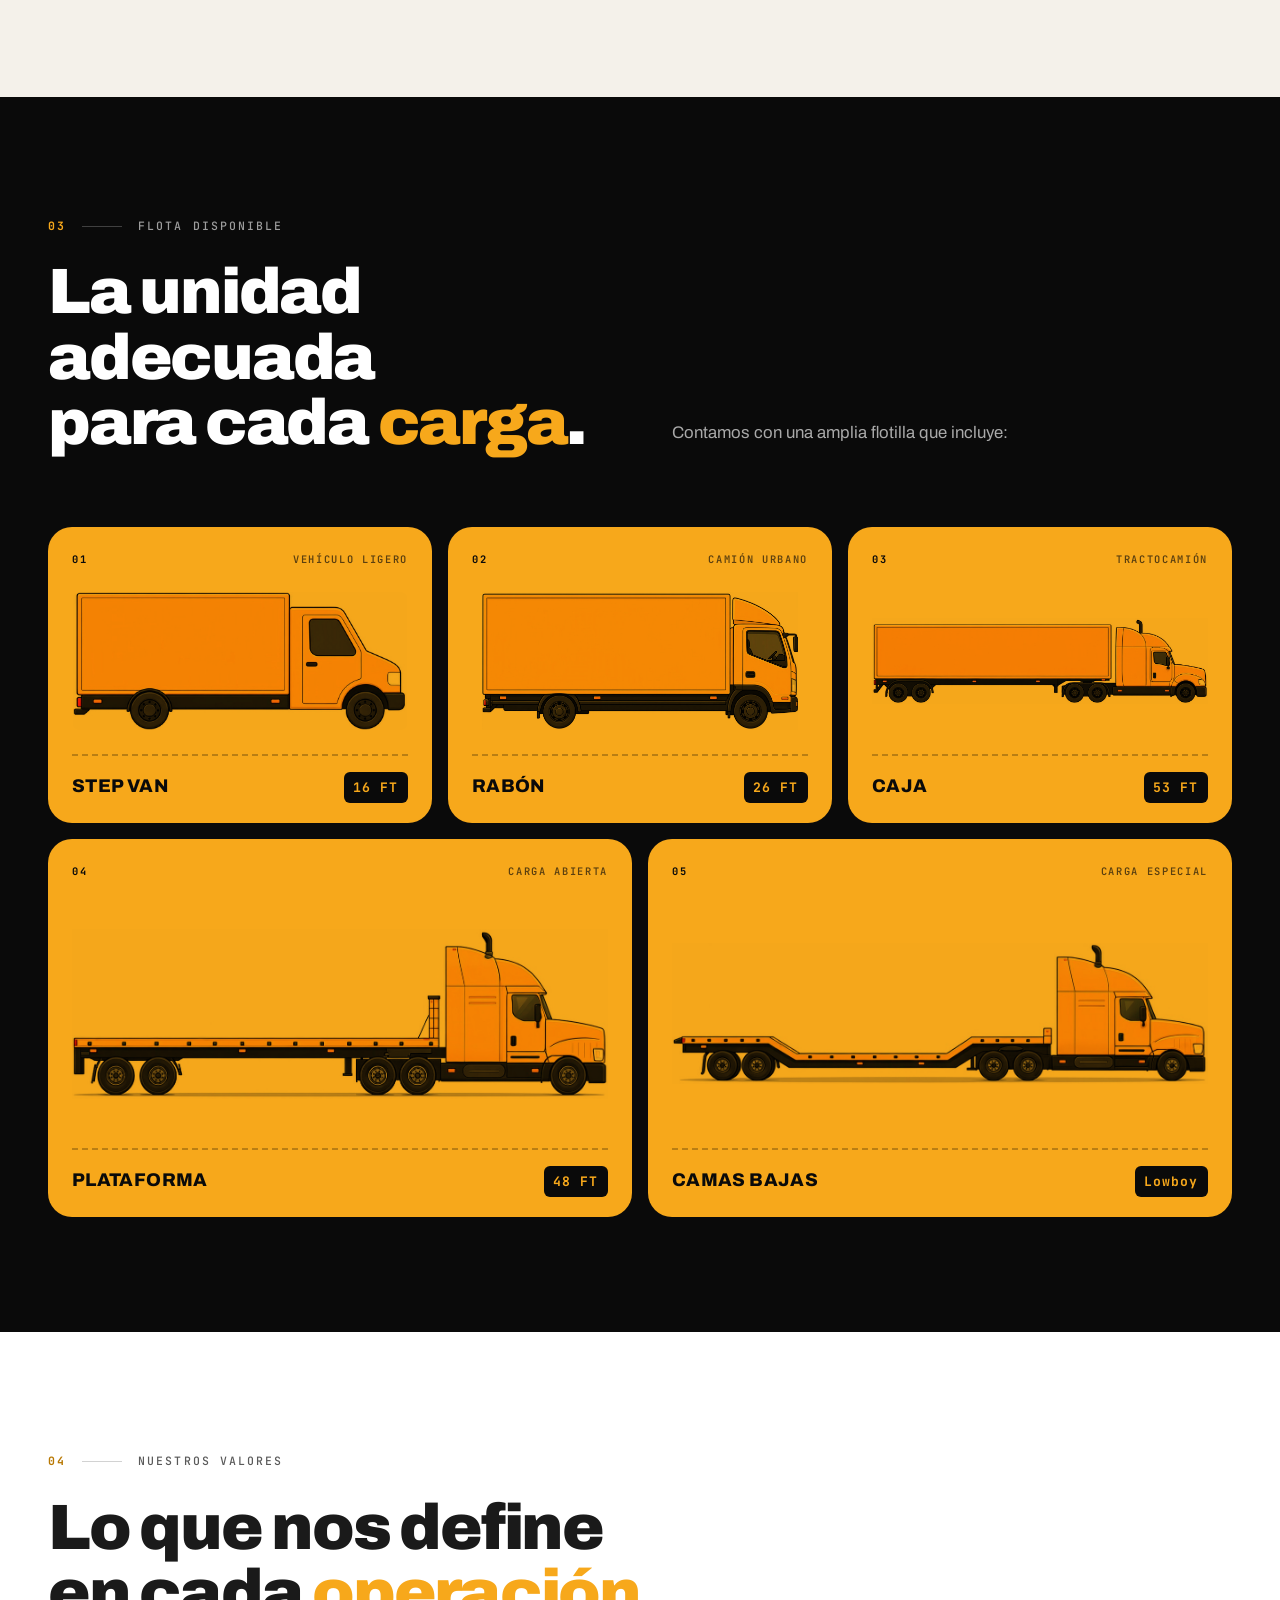
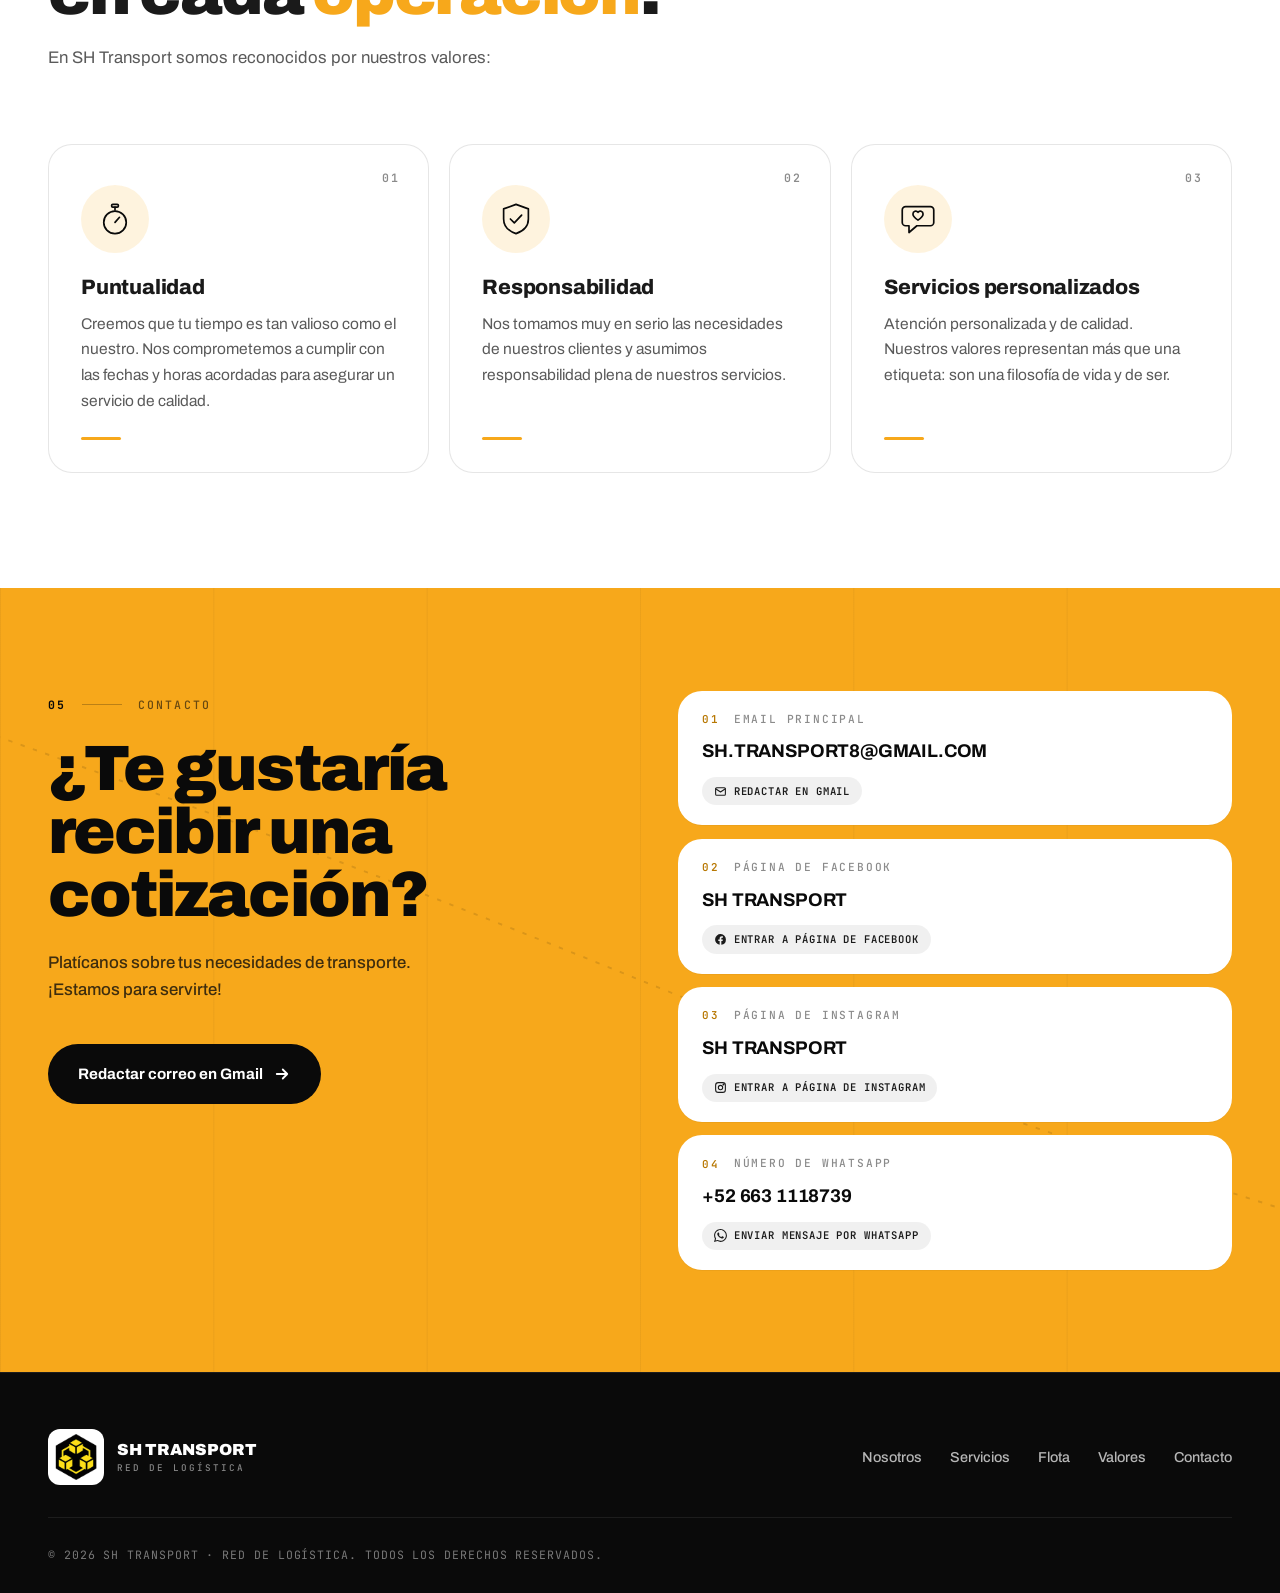
==== commit 13e3572c: "Update index.html" ====
--- a/index.html
+++ b/index.html
@@ -38,7 +38,7 @@
     "@context": "https://schema.org",
     "@type": "WebSite",
     "name": "SH TRANSPORT",
-    "alternateName": ["SH Transport", "SH Transport Tijuana"],
+    "alternateName": ["SH Transport", "SH Transport"],
     "url": "https://sh-transport.github.io/"
   }
   </script>
@@ -47,7 +47,6 @@
   <link rel="preconnect" href="https://fonts.gstatic.com" crossorigin>
   <link href="https://fonts.googleapis.com/css2?family=Archivo:wght@400;500;600;700;800;900&family=JetBrains+Mono:wght@400;500;600;700&display=swap" rel="stylesheet">
   <link rel="stylesheet" href="styles.css">
-  <meta name="google-site-verification" content="googlef36adf403cf25c2d" />
 </head>
 <body>
 
--- a/styles.css
+++ b/styles.css
@@ -1293,4 +1293,14 @@
   .hero__slide.is-active {
     transform: scale(1) !important;
   }
-}+}
+
+
+
+/* Integra las fotos de la flota con el fondo amarillo de la tarjeta */
+.fleet-card__truck {
+  object-fit: contain;
+  aspect-ratio: 340 / 140;
+  mix-blend-mode: multiply;
+  border-radius: 8px;
+}
